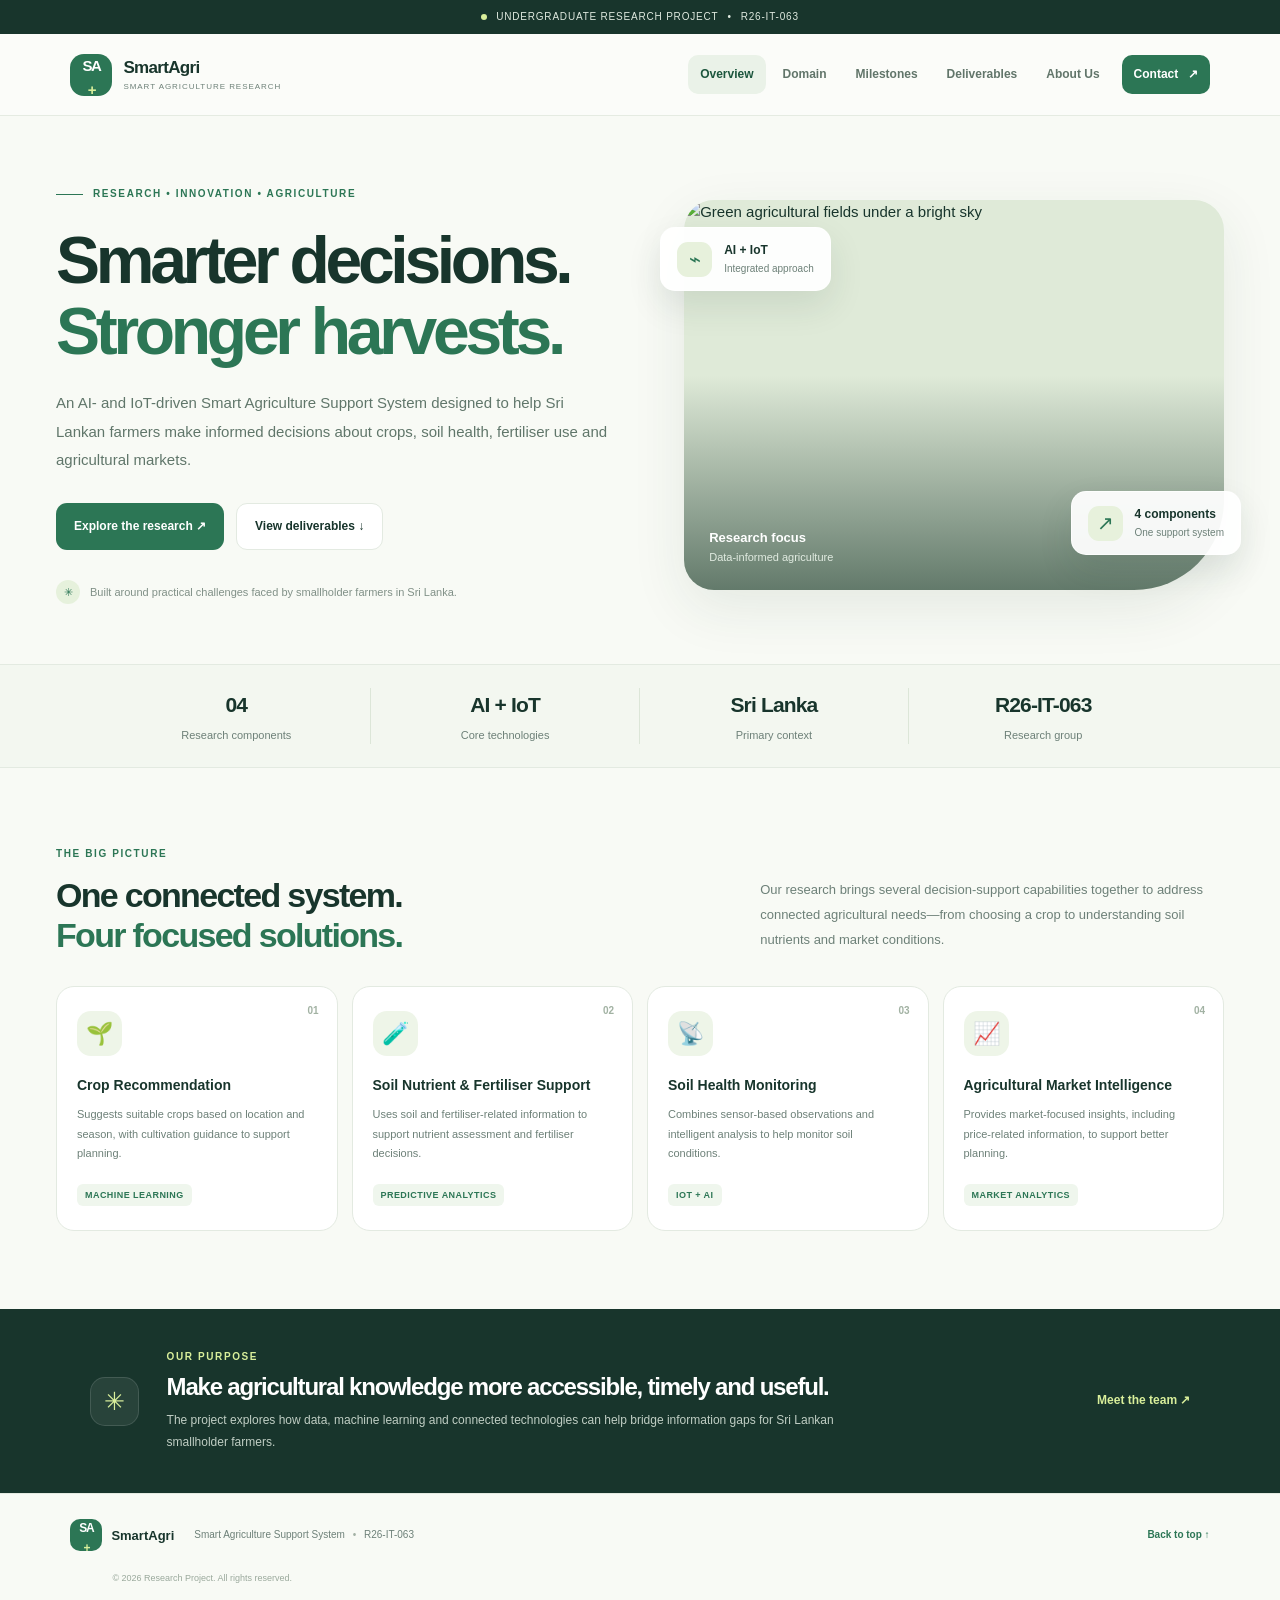
==== index.html @ f8f5207a "add research web files" ====
<!DOCTYPE html>
<html lang="en"><head><meta charset="UTF-8"><meta name="viewport" content="width=device-width, initial-scale=1.0">
<meta name="description" content="Smart Agriculture Support System research project."><title>Overview | SmartAgri Research</title><link rel="stylesheet" href="styles.css"></head>
<body id="top"><div class="announcement"><span class="pulse"></span> Undergraduate Research Project <span>•</span> R26-IT-063</div>
<header class="site-header">
  <a class="brand" href="index.html"><span class="brand-mark">SA<span>+</span></span><span class="brand-copy"><strong>SmartAgri</strong><small>SMART AGRICULTURE RESEARCH</small></span></a>
  <nav class="main-nav" aria-label="Main navigation">
    <a class="nav-link active" href="index.html">Overview</a>
    <a class="nav-link " href="domain.html">Domain</a>
    <a class="nav-link " href="milestones.html">Milestones</a>
    <a class="nav-link " href="deliverables.html">Deliverables</a>
    <a class="nav-link " href="about.html">About Us</a>
    <a class="nav-link nav-contact " href="contact.html">Contact <span>↗</span></a>
  </nav>
</header><main class="page-shell"><section class="hero"><div class="hero-copy"><div class="eyebrow"><span class="eyebrow-line"></span> RESEARCH • INNOVATION • AGRICULTURE</div>
<h1>Smarter decisions.<br><span>Stronger harvests.</span></h1>
<p class="hero-lead">An AI- and IoT-driven Smart Agriculture Support System designed to help Sri Lankan farmers make informed decisions about crops, soil health, fertiliser use and agricultural markets.</p>
<div class="hero-actions"><a class="button button-primary" href="domain.html">Explore the research ↗</a><a class="button button-secondary" href="deliverables.html">View deliverables ↓</a></div>
<div class="hero-note"><span class="note-icon">✳</span><span>Built around practical challenges faced by smallholder farmers in Sri Lanka.</span></div></div>
<div class="hero-art"><div class="hero-image-wrap"><img src="https://images.unsplash.com/photo-1500382017468-9049fed747ef?auto=format&amp;fit=crop&amp;w=1200&amp;q=85" alt="Green agricultural fields under a bright sky"><div class="image-shade"></div><div class="image-caption"><strong>Research focus</strong><small>Data-informed agriculture</small></div></div>
<div class="floating-card floating-top"><span class="float-icon">⌁</span><span><strong>AI + IoT</strong><small>Integrated approach</small></span></div><div class="floating-card floating-bottom"><span class="float-icon">↗</span><span><strong>4 components</strong><small>One support system</small></span></div></div></section>
<div class="stats-strip"><div class="stat"><span class="stat-number">04</span><span class="stat-label">Research components</span></div><div class="stat"><span class="stat-number">AI + IoT</span><span class="stat-label">Core technologies</span></div><div class="stat"><span class="stat-number">Sri Lanka</span><span class="stat-label">Primary context</span></div><div class="stat"><span class="stat-number">R26-IT-063</span><span class="stat-label">Research group</span></div></div>
<section class="section-block"><div class="section-heading"><div><span class="section-kicker">THE BIG PICTURE</span><h2>One connected system.<br><span>Four focused solutions.</span></h2></div><p>Our research brings several decision-support capabilities together to address connected agricultural needs—from choosing a crop to understanding soil nutrients and market conditions.</p></div>
<div class="component-grid"><article class="component-card"><span class="card-number">01</span><div class="card-icon">🌱</div><h3>Crop Recommendation</h3><p>Suggests suitable crops based on location and season, with cultivation guidance to support planning.</p><span class="card-tag">Machine Learning</span></article>
<article class="component-card"><span class="card-number">02</span><div class="card-icon">🧪</div><h3>Soil Nutrient &amp; Fertiliser Support</h3><p>Uses soil and fertiliser-related information to support nutrient assessment and fertiliser decisions.</p><span class="card-tag">Predictive Analytics</span></article>
<article class="component-card"><span class="card-number">03</span><div class="card-icon">📡</div><h3>Soil Health Monitoring</h3><p>Combines sensor-based observations and intelligent analysis to help monitor soil conditions.</p><span class="card-tag">IoT + AI</span></article>
<article class="component-card"><span class="card-number">04</span><div class="card-icon">📈</div><h3>Agricultural Market Intelligence</h3><p>Provides market-focused insights, including price-related information, to support better planning.</p><span class="card-tag">Market Analytics</span></article></div></section>
<section class="mission-band"><div class="mission-symbol">✳</div><div><span class="section-kicker">OUR PURPOSE</span><h2>Make agricultural knowledge more accessible, timely and useful.</h2><p>The project explores how data, machine learning and connected technologies can help bridge information gaps for Sri Lankan smallholder farmers.</p></div><a href="about.html" class="text-link">Meet the team ↗</a></section></main><footer class="site-footer"><a class="footer-brand" href="index.html"><span class="brand-mark">SA<span>+</span></span> SmartAgri</a><p>Smart Agriculture Support System <span>•</span> R26-IT-063</p><a href="#top" class="back-top">Back to top ↑</a><small>© 2026 Research Project. All rights reserved.</small></footer></body></html>
---- styles.css ----
/* SmartAgri Research Website — HTML + CSS only */
:root{--ink:#18352c;--ink2:#29483e;--muted:#6d8078;--green:#2c7655;--green-dark:#1c563d;--lime:#d9ef9b;--mint:#eff6ed;--cream:#f8faf5;--white:#fff;--line:#e3eae1;--shadow:0 18px 55px rgba(28,67,48,.09);--font:Arial,Helvetica,sans-serif;--display:Arial,Helvetica,sans-serif}
*{box-sizing:border-box}html{scroll-behavior:smooth;scroll-padding-top:95px}body{margin:0;background:var(--cream);color:var(--ink);font-family:var(--font);font-size:15px;line-height:1.65}a{color:inherit;text-decoration:none}img{max-width:100%;display:block}.announcement{min-height:34px;background:var(--ink);color:#dfe9df;display:flex;align-items:center;justify-content:center;gap:9px;padding:5px 12px;font-size:10px;letter-spacing:.08em;text-transform:uppercase}.pulse{height:6px;width:6px;border-radius:50%;background:var(--lime)}.site-header{min-height:82px;display:flex;align-items:center;justify-content:space-between;padding:12px max(5.5vw,24px);background:#fbfcf9;border-bottom:1px solid #e5ebe2;gap:22px}.brand{display:flex;align-items:center;gap:11px;flex-shrink:0}.brand-mark{display:grid;place-items:center;background:var(--green);color:white;font-weight:800;width:42px;height:42px;border-radius:14px;font-size:15px;letter-spacing:-.1em}.brand-mark span{color:var(--lime)}.brand-copy{display:flex;flex-direction:column;line-height:1.25}.brand-copy strong{font-size:17px;letter-spacing:-.04em}.brand-copy small{font-size:8px;color:var(--muted);letter-spacing:.12em;margin-top:4px}.main-nav{display:flex;align-items:center;gap:5px;flex-wrap:wrap;justify-content:flex-end}.nav-link{padding:10px 12px;border-radius:10px;color:#61756a;font-size:12px;font-weight:700;transition:.2s}.nav-link:hover,.nav-link.active{background:#eaf2e8;color:var(--green-dark)}.nav-contact{background:var(--green);color:white;margin-left:5px}.nav-contact:hover{background:var(--green-dark);color:white}.nav-contact span{margin-left:6px}.page-shell{min-height:65vh}.hero{max-width:1240px;margin:0 auto;padding:70px 36px 60px;display:grid;grid-template-columns:1.03fr .97fr;align-items:center;gap:55px}.eyebrow,.section-kicker{display:flex;align-items:center;gap:10px;color:var(--green);font-size:10px;font-weight:700;letter-spacing:.16em}.eyebrow-line{height:1px;width:27px;background:var(--green)}h1,h2,h3,p{margin-top:0}.hero h1,.page-hero h1,.contact-copy h1{font-size:clamp(42px,5.2vw,66px);letter-spacing:-.065em;line-height:1.08;margin:22px 0;font-weight:800}.hero h1 span,.page-hero h1 span,.contact-copy h1 span{color:var(--green)}.hero-lead{max-width:560px;font-size:15px;line-height:1.9;color:#60766a}.hero-actions{display:flex;gap:12px;flex-wrap:wrap;margin-top:28px}.button{display:inline-flex;align-items:center;justify-content:center;gap:12px;padding:13px 18px;border-radius:11px;font-size:12px;font-weight:700;transition:.2s}.button-primary{background:var(--green);color:white}.button-primary:hover{background:var(--green-dark)}.button-secondary{background:white;border:1px solid var(--line);color:var(--ink)}.hero-note{display:flex;align-items:center;gap:10px;margin-top:30px;font-size:11px;color:#809087}.note-icon{width:24px;height:24px;border-radius:50%;display:grid;place-items:center;background:#e6f1dc;color:var(--green)}.hero-art{position:relative;min-height:400px;display:grid;place-items:center}.hero-image-wrap{position:relative;width:100%;height:390px;border-radius:30px 30px 90px 30px;overflow:hidden;box-shadow:var(--shadow);background:#dfead8}.hero-image-wrap img{width:100%;height:100%;object-fit:cover}.image-shade{position:absolute;inset:0;background:linear-gradient(0deg,#102f2299,transparent 55%)}.image-caption{position:absolute;bottom:24px;left:25px;color:white}.image-caption strong,.image-caption small{display:block}.image-caption strong{font-size:13px}.image-caption small{font-size:11px;color:#e1ebe1}.floating-card{position:absolute;z-index:3;display:flex;align-items:center;gap:12px;background:#ffffffed;border:1px solid #ffffffbd;padding:13px 16px;border-radius:15px;box-shadow:0 15px 35px #18352c1b}.floating-top{top:32px;left:-24px}.floating-bottom{right:-17px;bottom:40px}.float-icon{width:35px;height:35px;border-radius:11px;background:#e7f1dc;color:var(--green);display:grid;place-items:center;font-size:20px}.floating-card strong,.floating-card small{display:block}.floating-card strong{font-size:12px}.floating-card small{font-size:10px;color:var(--muted)}.stats-strip{border-top:1px solid var(--line);border-bottom:1px solid var(--line);display:grid;grid-template-columns:repeat(4,1fr);padding:23px max(8vw,25px);background:#f3f7f0}.stat{display:flex;flex-direction:column;align-items:center;gap:3px;border-right:1px solid #dce6d8}.stat:last-child{border:0}.stat-number{font-size:21px;font-weight:800;letter-spacing:-.04em}.stat-label{font-size:11px;color:var(--muted)}.section-block{max-width:1240px;padding:78px 36px;margin:auto}.section-heading{display:grid;grid-template-columns:1fr .72fr;align-items:end;gap:60px;margin-bottom:30px}.section-heading h2,.mission-band h2,.team-heading h2,.deliverable-intro h2,.contact-bottom h2{font-size:34px;line-height:1.2;letter-spacing:-.05em;margin:12px 0 0}.section-heading h2 span{color:var(--green)}.section-heading>p{color:var(--muted);font-size:13px;line-height:1.9;margin-bottom:4px}.component-grid{display:grid;grid-template-columns:repeat(4,1fr);gap:14px}.component-card{position:relative;background:white;border:1px solid var(--line);padding:24px 20px;border-radius:18px;min-height:235px;transition:.2s}.component-card:hover{transform:translateY(-3px);box-shadow:var(--shadow)}.card-number{position:absolute;right:18px;top:16px;font-size:10px;color:#a2b2a3;font-weight:700}.card-icon{width:45px;height:45px;display:grid;place-items:center;border-radius:14px;background:#eef5e8;font-size:22px;margin-bottom:20px}.component-card h3{font-size:14px;line-height:1.4;margin-bottom:9px}.component-card p{font-size:11px;color:var(--muted);line-height:1.8;margin-bottom:17px}.card-tag{font-size:9px;letter-spacing:.05em;text-transform:uppercase;font-weight:700;color:var(--green);background:#eff6ed;padding:6px 8px;border-radius:6px}.mission-band{background:var(--ink);color:white;padding:40px max(7vw,30px);display:grid;grid-template-columns:55px 1fr auto;gap:22px;align-items:center}.mission-symbol{width:49px;height:49px;display:grid;place-items:center;background:#ffffff12;border:1px solid #ffffff20;color:var(--lime);border-radius:15px;font-size:25px}.mission-band .section-kicker{color:var(--lime)}.mission-band h2{font-size:24px;max-width:700px;margin:8px 0}.mission-band p{font-size:12px;color:#c0cec4;max-width:700px;margin:0;line-height:1.8}.text-link{color:var(--lime);font-size:12px;font-weight:700;white-space:nowrap}.text-link span{margin-left:7px}.page-hero{max-width:1240px;padding:70px 36px 35px;margin:0 auto}.page-hero h1{font-size:50px;margin:18px 0 14px}.page-hero>p{max-width:700px;color:var(--muted);line-height:1.9;font-size:14px}.domain-layout{max-width:1240px;margin:10px auto 80px;padding:0 36px;display:grid;grid-template-columns:310px 1fr;gap:22px;align-items:start}.domain-tabs{display:flex;flex-direction:column;gap:8px}.domain-tab{display:flex;align-items:center;gap:12px;text-align:left;background:white;border:1px solid var(--line);padding:15px 14px;border-radius:13px;color:var(--ink);cursor:pointer;transition:.2s}.domain-tab:hover,.domain-tab:focus{background:#eaf2e8;border-color:#c8dac5}.domain-tab-icon{width:39px;height:39px;display:grid;place-items:center;flex-shrink:0;background:#eaf2e6;color:var(--green);border-radius:11px;font-size:20px}.domain-tab strong,.domain-tab small{display:block}.domain-tab strong{font-size:12px}.domain-tab small{font-size:10px;color:var(--muted);margin-top:2px}.tab-arrow{margin-left:auto;color:#9db09f}.domain-content{background:white;border:1px solid var(--line);border-radius:20px;padding:32px;min-height:300px;box-shadow:0 10px 35px #193e2508}.domain-content h2{font-size:26px;letter-spacing:-.04em;line-height:1.25;margin:12px 0}.domain-content h3{font-size:14px;margin:22px 0 8px}.domain-content p,.domain-content li{font-size:13px;color:#5e7266;line-height:1.9}.domain-content ul{padding-left:20px}.domain-content li::marker{color:var(--green)}.content-callout{padding:15px 17px;background:#f1f7ed;border-left:3px solid var(--green);border-radius:0 10px 10px 0;color:#4f6957;font-size:12px;line-height:1.8;margin-top:20px}.mini-grid{display:grid;grid-template-columns:repeat(2,1fr);gap:12px;margin-top:20px}.mini-card{background:#f8faf6;border:1px solid var(--line);border-radius:12px;padding:17px}.mini-card strong{font-size:12px;display:block;margin-bottom:5px}.mini-card p{font-size:11px;margin:0}.tech-pills{display:flex;flex-wrap:wrap;gap:8px;margin-top:15px}.tech-pills span{background:#eef5e9;border:1px solid #e0ebdb;padding:8px 11px;border-radius:8px;font-size:11px;font-weight:600;color:var(--green-dark)}.milestone-summary{max-width:1168px;margin:0 auto 35px;padding:22px 27px;background:white;border:1px solid var(--line);border-radius:16px;display:grid;grid-template-columns:1.4fr 1fr 1fr;gap:20px}.milestone-summary>div{display:flex;flex-direction:column;gap:6px}.summary-label{font-size:9px;letter-spacing:.15em;color:#84958a;font-weight:700}.milestone-summary strong{font-size:12px}.status-dot{display:inline-block;width:7px;height:7px;background:#e5aa5a;border-radius:50%;margin-right:5px}.timeline{max-width:1000px;margin:0 auto 45px;padding:0 30px 0 54px;position:relative}.timeline:before{content:"";position:absolute;top:18px;bottom:15px;left:17px;width:1px;background:#d5e3d2}.milestone{position:relative;display:grid;grid-template-columns:1fr auto;gap:18px;padding:0 0 26px}.milestone-marker{position:absolute;left:-45px;top:5px;width:20px;height:20px;border:5px solid #dcebd5;border-radius:50%;background:var(--green)}.milestone.upcoming .milestone-marker{background:white}.milestone-card{background:white;border:1px solid var(--line);padding:21px 23px;border-radius:15px}.milestone-meta{display:flex;gap:9px;align-items:center;margin-bottom:8px}.milestone-index{font-size:10px;color:#90a094;font-weight:700;letter-spacing:.1em}.milestone-status{font-size:9px;letter-spacing:.08em;font-weight:700;padding:5px 8px;border-radius:5px;background:#eaf4e7;color:#37794e}.milestone-status.progress{background:#fff1dc;color:#a26a22}.milestone-status.soon{background:#f0f2ee;color:#7e8b80}.milestone-card h3{font-size:15px;margin-bottom:7px}.milestone-card p{font-size:12px;color:var(--muted);line-height:1.8;margin:0}.milestone-date{align-self:start;color:#8b9b8f;font-size:10px;white-space:nowrap;padding-top:9px}.coming-banner{max-width:1000px;margin:0 auto 75px;background:#eef5e8;border:1px solid #dfead8;border-radius:15px;padding:20px 23px;display:flex;align-items:center;gap:15px}.coming-icon{width:37px;height:37px;border-radius:11px;display:grid;place-items:center;background:white;color:var(--green);font-size:19px;flex-shrink:0}.coming-banner strong{font-size:13px}.coming-banner p{font-size:11px;color:var(--muted);margin:3px 0 0}.coming-pill{font-size:9px;letter-spacing:.1em;font-weight:700;color:#7b8e7d;background:#fff;padding:7px 9px;border-radius:6px;white-space:nowrap;margin-left:auto}.deliverable-controls{max-width:1168px;margin:5px auto 35px;padding:0 0 22px;border-bottom:1px solid var(--line);display:flex;align-items:end;justify-content:space-between;gap:25px}.deliverable-intro h2{font-size:27px;margin:8px 0}.deliverable-intro p{font-size:12px;color:var(--muted);margin:0}.deliverable-section-title{max-width:1168px;margin:0 auto 17px;display:flex;align-items:center;gap:13px}.deliverable-section-icon{width:41px;height:41px;border-radius:12px;background:#e7f1df;color:var(--green);display:grid;place-items:center;font-size:21px}.deliverable-section-title h3{font-size:17px;margin:0 0 2px}.deliverable-section-title p{font-size:11px;color:var(--muted);margin:0}.section-count{font-size:9px;letter-spacing:.12em;color:#9aab9d;font-weight:700;margin-left:auto}.deliverable-grid{max-width:1168px;margin:0 auto 35px;display:grid;grid-template-columns:repeat(3,1fr);gap:14px}.file-card{background:white;border:1px solid var(--line);border-radius:15px;overflow:hidden;display:flex;flex-direction:column;min-width:0;transition:.2s}.file-card:hover{box-shadow:var(--shadow);transform:translateY(-2px)}.file-preview{height:125px;background:linear-gradient(135deg,#eaf3e3,#f6f8f2);position:relative;display:flex;align-items:center;justify-content:center;overflow:hidden}.file-preview:before{content:"";position:absolute;border:1px solid #c6d9bb;border-radius:50%;width:180px;height:180px;right:-40px;top:-85px}.file-icon{width:55px;height:65px;background:white;border:1px solid #dbe7d6;border-radius:9px;box-shadow:0 7px 18px #24472c13;display:grid;place-items:center;font-size:24px;color:var(--green);z-index:1}.file-kind{position:absolute;top:12px;left:13px;font-size:9px;letter-spacing:.1em;color:var(--green);font-weight:700}.file-body{padding:17px;display:flex;flex-direction:column;flex:1}.file-body h4{font-size:13px;line-height:1.5;margin:0 0 7px}.file-body p{font-size:11px;color:var(--muted);line-height:1.7;margin:0 0 15px;flex:1}.file-meta{font-size:9px;color:#9aa99c;margin-bottom:13px}.file-actions{display:flex;gap:8px;flex-wrap:wrap}.file-action{display:inline-flex;justify-content:center;align-items:center;gap:6px;flex:1;border:1px solid var(--line);border-radius:8px;padding:9px 8px;font-size:10px;font-weight:700;color:var(--green-dark);background:white}.file-action.primary{background:var(--green);border-color:var(--green);color:white}.drive-note{max-width:1168px;margin:10px auto 75px;padding:13px 16px;background:#f1f4ee;border-radius:10px;color:#718276;font-size:11px}.team-section{max-width:1168px;margin:0 auto 45px}.team-heading{display:flex;justify-content:space-between;align-items:end;margin-bottom:20px}.team-heading h2{font-size:27px;margin-top:8px}.team-count{font-size:9px;letter-spacing:.12em;color:#92a295;font-weight:700;padding-bottom:5px}.supervisor-grid{display:grid;grid-template-columns:repeat(2,1fr);gap:16px}.person-card{background:white;border:1px solid var(--line);border-radius:17px;padding:22px;display:flex;align-items:center;gap:19px;min-width:0}.person-avatar{width:88px;height:88px;border-radius:16px;background:linear-gradient(145deg,#e2efda,#f4f7ed);display:grid;place-items:center;flex-shrink:0;overflow:hidden;color:var(--green);font-size:23px;font-weight:800}.person-avatar img{width:100%;height:100%;object-fit:cover}.person-role{font-size:9px;letter-spacing:.12em;color:var(--green);font-weight:700;text-transform:uppercase}.person-card h3{font-size:15px;margin:7px 0 5px;line-height:1.4}.person-card p{font-size:11px;color:var(--muted);margin:0;line-height:1.7}.researcher-grid{display:grid;grid-template-columns:repeat(4,1fr);gap:13px}.researcher-card{background:white;border:1px solid var(--line);border-radius:16px;padding:20px 17px;min-height:220px}.researcher-card .person-avatar{width:60px;height:60px;border-radius:14px;font-size:17px;margin-bottom:16px}.researcher-card h3{font-size:13px;line-height:1.5;margin:7px 0}.researcher-card p{font-size:10px;color:var(--muted);margin:0;line-height:1.7}.person-id{font-size:10px;color:#91a093;margin-top:8px}.team-note{max-width:1168px;margin:0 auto 75px;background:#eef5e8;border-radius:12px;padding:15px 18px;display:flex;gap:12px;align-items:center;color:var(--muted);font-size:11px}.team-note p{margin:0}.contact-hero{max-width:1168px;margin:0 auto;padding:65px 0;display:grid;grid-template-columns:1fr .8fr;align-items:center;gap:60px}.contact-copy h1{font-size:52px}.contact-copy>p{max-width:500px;color:var(--muted);font-size:14px;line-height:1.9}.contact-hint{display:block;margin-top:12px;color:#91a095;font-size:10px}.contact-art{min-height:330px;position:relative;display:grid;place-items:center}.contact-circle{position:absolute;border:1px solid #cbdcc2;border-radius:50%}.circle-one{width:300px;height:300px}.circle-two{width:230px;height:230px}.contact-card{position:relative;z-index:2;background:white;border:1px solid var(--line);box-shadow:var(--shadow);padding:28px;width:290px;border-radius:20px}.contact-card-icon{display:grid;place-items:center;width:45px;height:45px;background:#eaf3e3;border-radius:13px;color:var(--green);font-size:22px;margin-bottom:25px}.contact-card h3{font-size:22px;letter-spacing:-.04em;line-height:1.3;margin:9px 0}.contact-card p{font-size:12px;color:var(--muted)}.contact-card-line{height:1px;background:var(--line);margin:22px 0 14px}.contact-card-foot{font-size:10px;color:#859589}.contact-options{max-width:1168px;margin:0 auto 55px;display:grid;grid-template-columns:repeat(3,1fr);gap:14px}.contact-options article{background:white;border:1px solid var(--line);border-radius:15px;padding:22px;display:flex;gap:14px}.contact-option-icon{width:40px;height:40px;flex-shrink:0;display:grid;place-items:center;border-radius:11px;background:#eaf3e3;color:var(--green);font-size:19px}.contact-options h3{font-size:14px;margin:3px 0 6px}.contact-options p,.contact-options article>div>span{font-size:11px;color:var(--muted);line-height:1.8;margin:0 0 9px;display:block}.contact-options a{font-size:11px;font-weight:700;color:var(--green)}.contact-bottom{max-width:1168px;margin:0 auto 75px;padding:28px 31px;background:var(--ink);color:white;border-radius:17px;display:flex;align-items:center;justify-content:space-between;gap:25px}.contact-bottom .section-kicker{color:var(--lime)}.contact-bottom h2{font-size:24px;margin:8px 0}.contact-bottom p{font-size:12px;color:#c2d0c5;margin:0;max-width:650px;line-height:1.8}.contact-bottom .coming-pill{background:#ffffff15;color:var(--lime)}.site-footer{border-top:1px solid var(--line);padding:25px max(5.5vw,24px);display:flex;align-items:center;gap:20px;flex-wrap:wrap}.footer-brand{display:flex;align-items:center;gap:9px;font-size:13px;font-weight:700}.footer-brand .brand-mark{width:32px;height:32px;border-radius:10px;font-size:12px}.site-footer p{font-size:10px;color:var(--muted);margin:0}.site-footer p span{margin:0 5px;color:#a2b0a4}.back-top{font-size:10px;font-weight:700;color:var(--green);margin-left:auto}.site-footer>small{font-size:9px;color:#9aa99c;width:100%;padding-left:42px}.page-bottom{max-width:1168px;margin:0 auto 70px;padding:20px 22px;border-radius:14px;background:#eef5e8;display:flex;align-items:center;justify-content:space-between;gap:15px}.page-bottom p{margin:0;font-size:12px;color:var(--muted)}.page-bottom a{font-size:12px;color:var(--green);font-weight:700;white-space:nowrap}
@media(max-width:1050px){.site-header{align-items:flex-start;flex-direction:column;gap:12px}.main-nav{justify-content:flex-start}.hero{gap:30px;padding-top:50px}.component-grid{grid-template-columns:repeat(2,1fr)}.section-heading{gap:30px}.deliverable-controls,.deliverable-section-title,.deliverable-grid,.drive-note,.team-section,.team-note,.contact-hero,.contact-options,.contact-bottom,.milestone-summary,.page-bottom{margin-left:24px;margin-right:24px}.researcher-grid{grid-template-columns:repeat(2,1fr)}.contact-hero{gap:25px}}
@media(max-width:760px){.announcement{font-size:9px}.site-header{padding:14px 20px;position:relative}.main-nav{gap:4px}.nav-link{padding:9px 10px;font-size:11px}.hero{grid-template-columns:1fr;padding:45px 22px;gap:20px}.hero h1{font-size:46px}.hero-lead{font-size:14px}.hero-art{min-height:300px;margin:5px 10px 0}.hero-image-wrap{height:295px;border-radius:22px 22px 65px 22px}.floating-top{left:-10px;top:15px}.floating-bottom{right:-10px;bottom:18px}.floating-card{padding:9px 11px}.stats-strip{grid-template-columns:repeat(2,1fr);padding:18px 12px;row-gap:18px}.stat:nth-child(2){border-right:0}.stat-number{font-size:18px}.section-block{padding:50px 22px}.section-heading{grid-template-columns:1fr;gap:13px}.section-heading h2,.mission-band h2{font-size:28px}.component-grid{gap:10px}.component-card{padding:18px 14px;min-height:250px}.component-card h3{font-size:13px}.component-card p{font-size:11px}.mission-band{grid-template-columns:42px 1fr;padding:28px 22px;gap:14px}.mission-symbol{width:40px;height:40px}.mission-band h2{font-size:20px}.text-link{grid-column:2}.page-hero{padding:48px 22px 27px}.page-hero h1{font-size:40px}.page-hero>p{font-size:13px}.domain-layout{padding:0 18px;margin-bottom:50px;grid-template-columns:1fr;gap:13px}.domain-tabs{display:grid;grid-template-columns:repeat(2,1fr);gap:7px}.domain-tab{padding:10px 9px;gap:8px}.domain-tab-icon{width:30px;height:30px;font-size:16px}.domain-tab strong{font-size:10px}.domain-tab small{display:none}.tab-arrow{display:none}.domain-content{padding:22px 18px;min-height:0}.domain-content h2{font-size:23px}.mini-grid{grid-template-columns:1fr}.milestone-summary{grid-template-columns:1fr;gap:13px;margin:0 18px 25px;padding:18px}.timeline{padding:0 0 0 42px;margin:0 18px 30px}.timeline:before{left:8px}.milestone-marker{left:-42px}.milestone{grid-template-columns:1fr;gap:0;padding-bottom:17px}.milestone-date{padding:0 0 0 2px;grid-row:1}.milestone-card{padding:17px}.coming-banner{margin:0 18px 50px;align-items:flex-start;padding:15px}.coming-pill{font-size:8px}.deliverable-controls{margin:0 18px 25px;display:block}.deliverable-intro{margin-bottom:16px}.deliverable-section-title,.deliverable-grid,.drive-note{margin-left:18px;margin-right:18px}.deliverable-grid{grid-template-columns:1fr;gap:12px}.file-preview{height:110px}.section-count{font-size:8px}.team-section{margin:0 18px 30px}.team-heading h2{font-size:22px}.supervisor-grid{grid-template-columns:1fr}.person-card{padding:16px;gap:13px}.person-avatar{width:70px;height:70px}.researcher-grid{grid-template-columns:1fr 1fr;gap:9px}.researcher-card{padding:14px 12px;min-height:205px}.researcher-card h3{font-size:12px}.team-note{margin:0 18px 50px;align-items:flex-start}.contact-hero{margin:0 22px;padding:45px 0 32px;grid-template-columns:1fr;gap:4px}.contact-copy h1{font-size:42px}.contact-art{min-height:290px}.contact-options{margin:0 18px 35px;grid-template-columns:1fr}.contact-bottom{margin:0 18px 50px;align-items:flex-start;padding:22px;flex-direction:column}.site-footer{padding:20px;gap:12px}.site-footer p{width:calc(100% - 45px);order:3}.back-top{margin-left:auto}.site-footer>small{padding-left:0}.page-bottom{margin:0 18px 50px;align-items:flex-start;flex-direction:column}}
@media(max-width:390px){.brand-copy small{font-size:7px}.hero h1{font-size:40px}.component-grid{grid-template-columns:1fr}.component-card{min-height:0}.domain-tabs{grid-template-columns:1fr}.domain-tab small{display:block}.researcher-grid{grid-template-columns:1fr}.researcher-card{min-height:0}.researcher-card .person-avatar{margin-bottom:10px}}
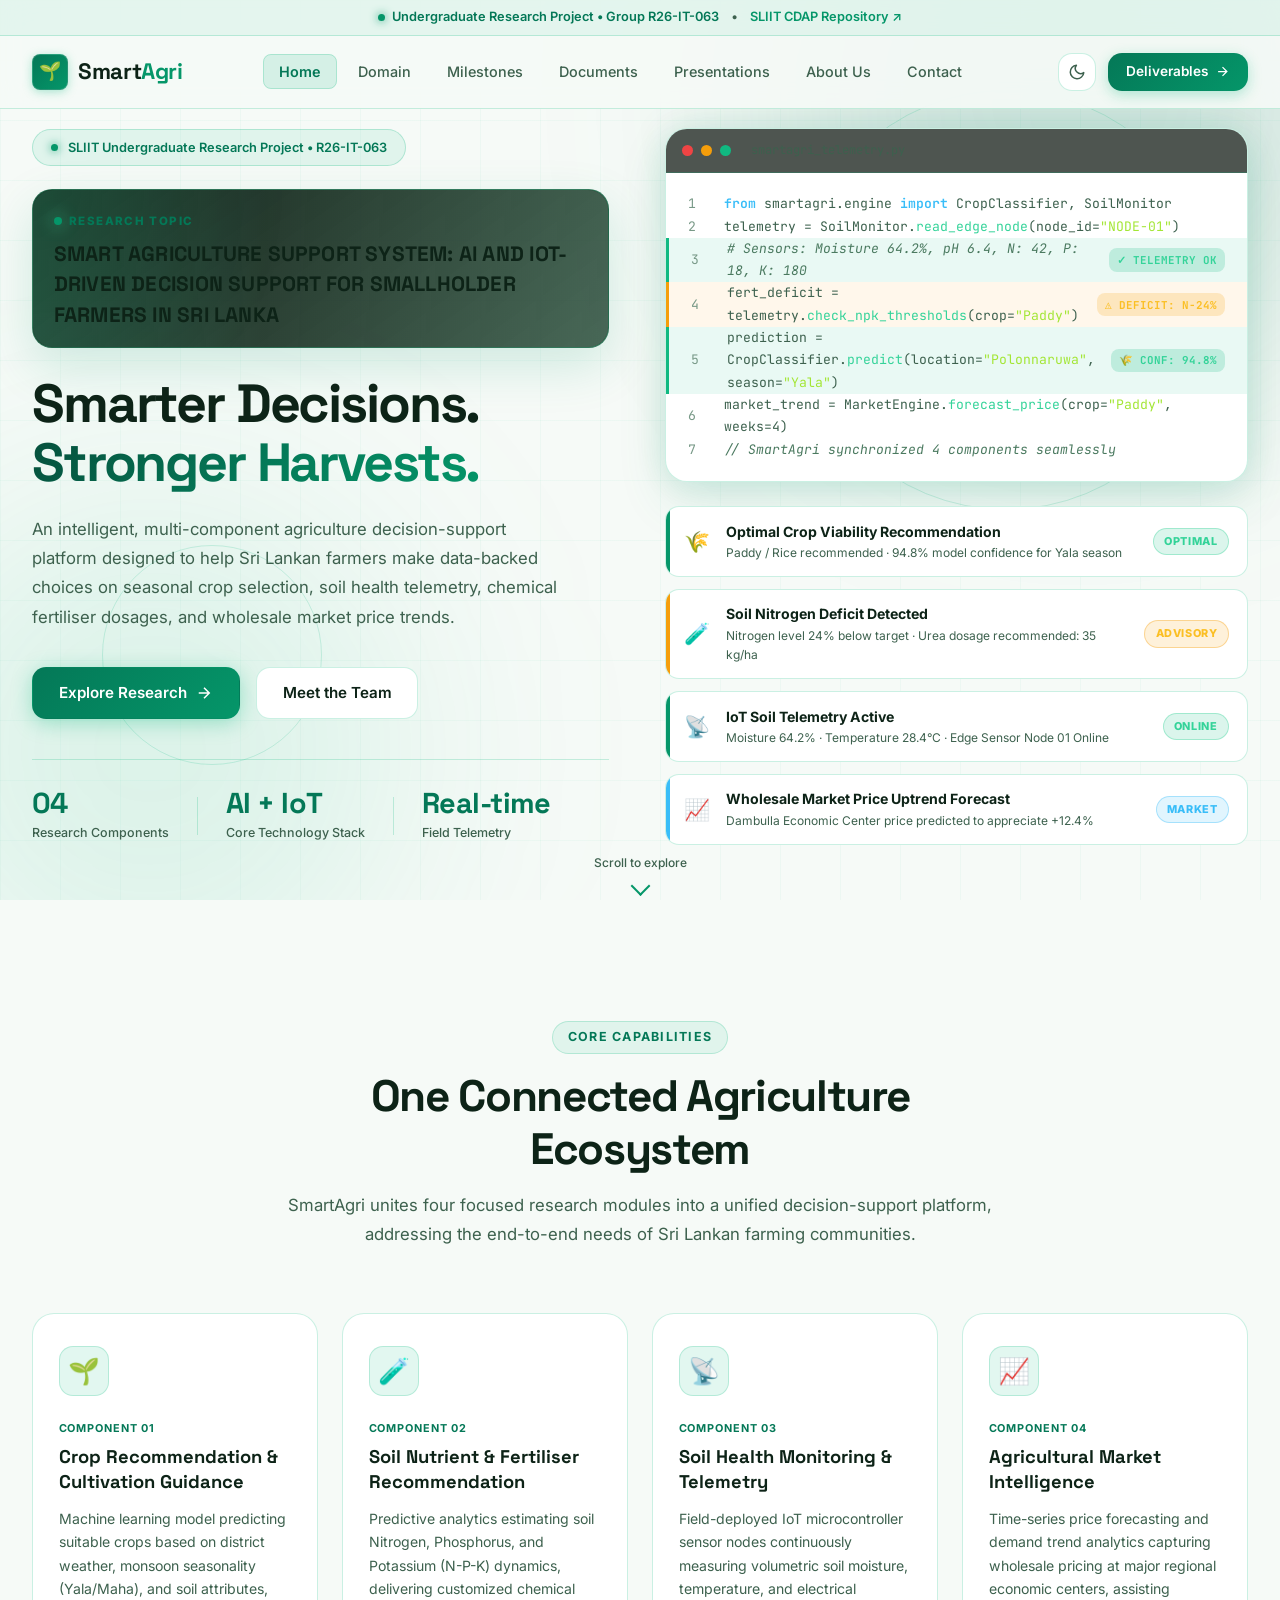
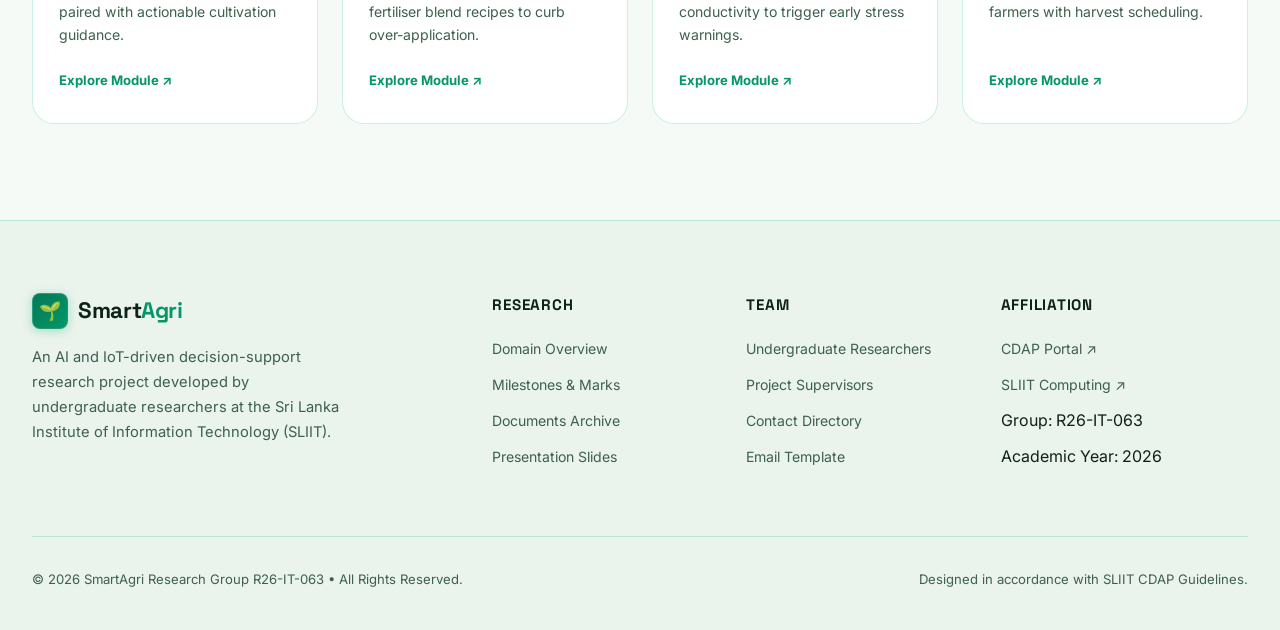
==== commit 4fbb125b: "new update" ====
--- a/index.html
+++ b/index.html
@@ -1,28 +1,355 @@
 <!DOCTYPE html>
-<html lang="en"><head><meta charset="UTF-8"><meta name="viewport" content="width=device-width, initial-scale=1.0">
-<meta name="description" content="Smart Agriculture Support System research project."><title>Overview | SmartAgri Research</title><link rel="stylesheet" href="styles.css"></head>
-<body id="top"><div class="announcement"><span class="pulse"></span> Undergraduate Research Project <span>•</span> R26-IT-063</div>
-<header class="site-header">
-  <a class="brand" href="index.html"><span class="brand-mark">SA<span>+</span></span><span class="brand-copy"><strong>SmartAgri</strong><small>SMART AGRICULTURE RESEARCH</small></span></a>
-  <nav class="main-nav" aria-label="Main navigation">
-    <a class="nav-link active" href="index.html">Overview</a>
-    <a class="nav-link " href="domain.html">Domain</a>
-    <a class="nav-link " href="milestones.html">Milestones</a>
-    <a class="nav-link " href="deliverables.html">Deliverables</a>
-    <a class="nav-link " href="about.html">About Us</a>
-    <a class="nav-link nav-contact " href="contact.html">Contact <span>↗</span></a>
-  </nav>
-</header><main class="page-shell"><section class="hero"><div class="hero-copy"><div class="eyebrow"><span class="eyebrow-line"></span> RESEARCH • INNOVATION • AGRICULTURE</div>
-<h1>Smarter decisions.<br><span>Stronger harvests.</span></h1>
-<p class="hero-lead">An AI- and IoT-driven Smart Agriculture Support System designed to help Sri Lankan farmers make informed decisions about crops, soil health, fertiliser use and agricultural markets.</p>
-<div class="hero-actions"><a class="button button-primary" href="domain.html">Explore the research ↗</a><a class="button button-secondary" href="deliverables.html">View deliverables ↓</a></div>
-<div class="hero-note"><span class="note-icon">✳</span><span>Built around practical challenges faced by smallholder farmers in Sri Lanka.</span></div></div>
-<div class="hero-art"><div class="hero-image-wrap"><img src="https://images.unsplash.com/photo-1500382017468-9049fed747ef?auto=format&amp;fit=crop&amp;w=1200&amp;q=85" alt="Green agricultural fields under a bright sky"><div class="image-shade"></div><div class="image-caption"><strong>Research focus</strong><small>Data-informed agriculture</small></div></div>
-<div class="floating-card floating-top"><span class="float-icon">⌁</span><span><strong>AI + IoT</strong><small>Integrated approach</small></span></div><div class="floating-card floating-bottom"><span class="float-icon">↗</span><span><strong>4 components</strong><small>One support system</small></span></div></div></section>
-<div class="stats-strip"><div class="stat"><span class="stat-number">04</span><span class="stat-label">Research components</span></div><div class="stat"><span class="stat-number">AI + IoT</span><span class="stat-label">Core technologies</span></div><div class="stat"><span class="stat-number">Sri Lanka</span><span class="stat-label">Primary context</span></div><div class="stat"><span class="stat-number">R26-IT-063</span><span class="stat-label">Research group</span></div></div>
-<section class="section-block"><div class="section-heading"><div><span class="section-kicker">THE BIG PICTURE</span><h2>One connected system.<br><span>Four focused solutions.</span></h2></div><p>Our research brings several decision-support capabilities together to address connected agricultural needs—from choosing a crop to understanding soil nutrients and market conditions.</p></div>
-<div class="component-grid"><article class="component-card"><span class="card-number">01</span><div class="card-icon">🌱</div><h3>Crop Recommendation</h3><p>Suggests suitable crops based on location and season, with cultivation guidance to support planning.</p><span class="card-tag">Machine Learning</span></article>
-<article class="component-card"><span class="card-number">02</span><div class="card-icon">🧪</div><h3>Soil Nutrient &amp; Fertiliser Support</h3><p>Uses soil and fertiliser-related information to support nutrient assessment and fertiliser decisions.</p><span class="card-tag">Predictive Analytics</span></article>
-<article class="component-card"><span class="card-number">03</span><div class="card-icon">📡</div><h3>Soil Health Monitoring</h3><p>Combines sensor-based observations and intelligent analysis to help monitor soil conditions.</p><span class="card-tag">IoT + AI</span></article>
-<article class="component-card"><span class="card-number">04</span><div class="card-icon">📈</div><h3>Agricultural Market Intelligence</h3><p>Provides market-focused insights, including price-related information, to support better planning.</p><span class="card-tag">Market Analytics</span></article></div></section>
-<section class="mission-band"><div class="mission-symbol">✳</div><div><span class="section-kicker">OUR PURPOSE</span><h2>Make agricultural knowledge more accessible, timely and useful.</h2><p>The project explores how data, machine learning and connected technologies can help bridge information gaps for Sri Lankan smallholder farmers.</p></div><a href="about.html" class="text-link">Meet the team ↗</a></section></main><footer class="site-footer"><a class="footer-brand" href="index.html"><span class="brand-mark">SA<span>+</span></span> SmartAgri</a><p>Smart Agriculture Support System <span>•</span> R26-IT-063</p><a href="#top" class="back-top">Back to top ↑</a><small>© 2026 Research Project. All rights reserved.</small></footer></body></html>+<html lang="en">
+<head>
+  <meta charset="UTF-8" />
+  <meta name="viewport" content="width=device-width, initial-scale=1.0" />
+  <meta name="description" content="Smart Agriculture Support System (SmartAgri) — AI and IoT-Driven Decision Support for Smallholder Farmers in Sri Lanka." />
+  <title>SmartAgri | AI & IoT Smart Agriculture Support System</title>
+
+  <link rel="preconnect" href="https://fonts.googleapis.com/" />
+  <link rel="preconnect" href="https://fonts.gstatic.com/" crossorigin />
+  <link href="https://fonts.googleapis.com/css2?family=Inter:wght@300;400;500;600;700;800;900&family=Space+Grotesk:wght@400;500;600;700&family=JetBrains+Mono:wght@400;500;600&display=swap" rel="stylesheet" />
+
+  <link rel="stylesheet" href="css/style.css" />
+  <link rel="stylesheet" href="css/home.css" />
+  <link rel="stylesheet" href="css/inner-extra.css" />
+</head>
+<body>
+
+  <!-- Site Header (Announcement Bar + Main Navigation) -->
+  <header class="site-header" id="siteHeader">
+    <div class="announcement-bar">
+      <div class="announcement-badge">
+        <span class="announcement-dot"></span>
+        <span>Undergraduate Research Project &bull; Group R26-IT-063</span>
+      </div>
+      <span>&bull;</span>
+      <a class="announcement-link" href="http://cdap.sliit.lk/" target="_blank" rel="noopener">SLIIT CDAP Repository ↗</a>
+    </div>
+
+    <!-- Navigation -->
+    <nav class="navbar" id="navbar">
+      <div class="nav-container">
+        <a class="nav-logo" href="index.html">
+          <span class="logo-badge">🌱</span>
+          <span class="logo-text">Smart<span class="accent">Agri</span></span>
+        </a>
+
+        <ul class="nav-links" id="navLinks">
+          <li><a class="nav-link active" href="index.html">Home</a></li>
+          <li><a class="nav-link" href="domain.html">Domain</a></li>
+          <li><a class="nav-link" href="milestones.html">Milestones</a></li>
+          <li><a class="nav-link" href="documents.html">Documents</a></li>
+          <li><a class="nav-link" href="presentations.html">Presentations</a></li>
+          <li><a class="nav-link" href="about.html">About Us</a></li>
+          <li><a class="nav-link" href="contact.html">Contact</a></li>
+        </ul>
+
+        <div class="nav-actions">
+          <!-- Theme Toggle Button -->
+          <button class="theme-toggle-btn" type="button" aria-label="Toggle theme" title="Toggle theme">
+            <svg class="theme-icon-sun" style="display:none;" viewBox="0 0 24 24" fill="none" stroke="currentColor" stroke-width="2" stroke-linecap="round" stroke-linejoin="round">
+              <circle cx="12" cy="12" r="5"></circle>
+              <line x1="12" y1="1" x2="12" y2="3"></line>
+              <line x1="12" y1="21" x2="12" y2="23"></line>
+              <line x1="4.22" y1="4.22" x2="5.64" y2="5.64"></line>
+              <line x1="18.36" y1="18.36" x2="19.78" y2="19.78"></line>
+              <line x1="1" y1="12" x2="3" y2="12"></line>
+              <line x1="21" y1="12" x2="23" y2="12"></line>
+              <line x1="4.22" y1="19.78" x2="5.64" y2="18.36"></line>
+              <line x1="18.36" y1="5.64" x2="19.78" y2="4.22"></line>
+            </svg>
+            <svg class="theme-icon-moon" style="display:block;" viewBox="0 0 24 24" fill="none" stroke="currentColor" stroke-width="2" stroke-linecap="round" stroke-linejoin="round">
+              <path d="M21 12.79A9 9 0 1 1 11.21 3 7 7 0 0 0 21 12.79z"></path>
+            </svg>
+          </button>
+
+          <a class="nav-btn" href="documents.html">
+            <span>Deliverables</span>
+            <svg width="15" height="15" viewBox="0 0 24 24" fill="none" stroke="currentColor" stroke-width="2"><path d="M5 12h14M12 5l7 7-7 7"/></svg>
+          </a>
+
+          <button class="nav-toggle" id="navToggle" aria-label="Toggle navigation">
+            <span></span><span></span><span></span>
+          </button>
+        </div>
+      </div>
+    </nav>
+  </header>
+
+  <!-- Hero Section -->
+  <section class="hero" id="hero">
+    <div class="hero-bg">
+      <div class="hero-grid"></div>
+      <div class="hero-glow glow-1"></div>
+      <div class="hero-glow glow-2"></div>
+      <div class="hero-orb orb-1"></div>
+      <div class="hero-orb orb-2"></div>
+    </div>
+
+    <div class="hero-content">
+      <div class="hero-badge">
+        <span class="badge-dot"></span>
+        SLIIT Undergraduate Research Project &bull; R26-IT-063
+      </div>
+
+      <!-- Research Topic Card -->
+      <div class="research-topic-card" aria-label="Research Topic">
+        <span class="research-topic-label">Research Topic</span>
+        <h2 class="research-topic-title">
+          SMART AGRICULTURE SUPPORT SYSTEM: AI AND IOT-DRIVEN DECISION SUPPORT FOR SMALLHOLDER FARMERS IN SRI LANKA
+        </h2>
+      </div>
+
+      <h1 class="hero-title">
+        Smarter Decisions.<br>
+        <span class="gradient-text">Stronger Harvests.</span>
+      </h1>
+
+      <p class="hero-subtitle">
+        An intelligent, multi-component agriculture decision-support platform designed to help Sri Lankan farmers make data-backed choices on seasonal crop selection, soil health telemetry, chemical fertiliser dosages, and wholesale market price trends.
+      </p>
+
+      <div class="hero-actions">
+        <a class="btn btn-primary" href="domain.html" id="hero-explore-btn">
+          <span>Explore Research</span>
+          <svg width="18" height="18" viewBox="0 0 24 24" fill="none" stroke="currentColor" stroke-width="2">
+            <path d="M5 12h14M12 5l7 7-7 7" />
+          </svg>
+        </a>
+        <a class="btn btn-secondary" href="about.html" id="hero-team-btn">Meet the Team</a>
+      </div>
+
+      <div class="hero-stats">
+        <div class="stat-item">
+          <span class="stat-number">04</span>
+          <span class="stat-label">Research Components</span>
+        </div>
+        <div class="stat-divider"></div>
+        <div class="stat-item">
+          <span class="stat-number">AI + IoT</span>
+          <span class="stat-label">Core Technology Stack</span>
+        </div>
+        <div class="stat-divider"></div>
+        <div class="stat-item">
+          <span class="stat-number">Real-time</span>
+          <span class="stat-label">Field Telemetry</span>
+        </div>
+      </div>
+    </div>
+
+    <!-- Hero Visual Art: SmartAgri IoT Telemetry Console & Advisory Panel -->
+    <div class="hero-visual">
+      <div class="code-window">
+        <div class="window-bar">
+          <div class="window-dot red"></div>
+          <div class="window-dot yellow"></div>
+          <div class="window-dot green"></div>
+          <span class="window-title">smartagri_telemetry.py</span>
+        </div>
+
+        <div class="code-content">
+          <div class="code-line">
+            <span class="line-num">1</span>
+            <span class="code-text"><span class="kw">from</span> smartagri.engine <span class="kw">import</span> CropClassifier, SoilMonitor</span>
+          </div>
+
+          <div class="code-line">
+            <span class="line-num">2</span>
+            <span class="code-text">telemetry = SoilMonitor.<span class="fn">read_edge_node</span>(node_id=<span class="str">"NODE-01"</span>)</span>
+          </div>
+
+          <div class="code-line success-line">
+            <span class="line-num">3</span>
+            <span class="code-text"><span class="cm"># Sensors: Moisture 64.2%, pH 6.4, N: 42, P: 18, K: 180</span></span>
+            <span class="line-tag success-tag">✓ TELEMETRY OK</span>
+          </div>
+
+          <div class="code-line warning-line">
+            <span class="line-num">4</span>
+            <span class="code-text">fert_deficit = telemetry.<span class="fn">check_npk_thresholds</span>(crop=<span class="str">"Paddy"</span>)</span>
+            <span class="line-tag warn-tag">⚠ DEFICIT: N-24%</span>
+          </div>
+
+          <div class="code-line success-line">
+            <span class="line-num">5</span>
+            <span class="code-text">prediction = CropClassifier.<span class="fn">predict</span>(location=<span class="str">"Polonnaruwa"</span>, season=<span class="str">"Yala"</span>)</span>
+            <span class="line-tag success-tag">🌾 CONF: 94.8%</span>
+          </div>
+
+          <div class="code-line">
+            <span class="line-num">6</span>
+            <span class="code-text">market_trend = MarketEngine.<span class="fn">forecast_price</span>(crop=<span class="str">"Paddy"</span>, weeks=4)</span>
+          </div>
+
+          <div class="code-line">
+            <span class="line-num">7</span>
+            <span class="code-text"><span class="cm">// SmartAgri synchronized 4 components seamlessly</span></span>
+          </div>
+        </div>
+      </div>
+
+      <!-- Agricultural Advisory & Alert Panel -->
+      <div class="alert-panel">
+        <div class="alert-item alert-high">
+          <div class="alert-severity-bar"></div>
+          <span class="alert-icon">🌾</span>
+          <div class="alert-info-text">
+            <span class="alert-title">Optimal Crop Viability Recommendation</span>
+            <span class="alert-desc">Paddy / Rice recommended · 94.8% model confidence for Yala season</span>
+          </div>
+          <span class="alert-badge high">OPTIMAL</span>
+        </div>
+
+        <div class="alert-item alert-medium">
+          <div class="alert-severity-bar"></div>
+          <span class="alert-icon">🧪</span>
+          <div class="alert-info-text">
+            <span class="alert-title">Soil Nitrogen Deficit Detected</span>
+            <span class="alert-desc">Nitrogen level 24% below target · Urea dosage recommended: 35 kg/ha</span>
+          </div>
+          <span class="alert-badge medium">ADVISORY</span>
+        </div>
+
+        <div class="alert-item alert-high">
+          <div class="alert-severity-bar"></div>
+          <span class="alert-icon">📡</span>
+          <div class="alert-info-text">
+            <span class="alert-title">IoT Soil Telemetry Active</span>
+            <span class="alert-desc">Moisture 64.2% · Temperature 28.4°C · Edge Sensor Node 01 Online</span>
+          </div>
+          <span class="alert-badge high">ONLINE</span>
+        </div>
+
+        <div class="alert-item alert-info">
+          <div class="alert-severity-bar"></div>
+          <span class="alert-icon">📈</span>
+          <div class="alert-info-text">
+            <span class="alert-title">Wholesale Market Price Uptrend Forecast</span>
+            <span class="alert-desc">Dambulla Economic Center price predicted to appreciate +12.4%</span>
+          </div>
+          <span class="alert-badge high" style="background: rgba(56, 189, 248, 0.15); color: #38bdf8; border-color: rgba(56, 189, 248, 0.35);">MARKET</span>
+        </div>
+      </div>
+    </div>
+
+    <div class="scroll-indicator">
+      <span>Scroll to explore</span>
+      <div class="scroll-arrow"></div>
+    </div>
+  </section>
+
+  <!-- Core Capabilities / Features Section -->
+  <section class="features" id="features">
+    <div class="container">
+      <div class="section-header">
+        <span class="section-tag">Core Capabilities</span>
+        <h2 class="section-title">One Connected Agriculture Ecosystem</h2>
+        <p class="section-desc">
+          SmartAgri unites four focused research modules into a unified decision-support platform, addressing the end-to-end needs of Sri Lankan farming communities.
+        </p>
+      </div>
+
+      <div class="features-grid">
+        <!-- 01 -->
+        <article class="feature-card">
+          <div class="feature-icon">🌱</div>
+          <span class="feature-tag">COMPONENT 01</span>
+          <h3>Crop Recommendation &amp; Cultivation Guidance</h3>
+          <p>
+            Machine learning model predicting suitable crops based on district weather, monsoon seasonality (Yala/Maha), and soil attributes, paired with actionable cultivation guidance.
+          </p>
+          <a class="feature-link" href="domain.html#system-components">Explore Module ↗</a>
+        </article>
+
+        <!-- 02 -->
+        <article class="feature-card">
+          <div class="feature-icon">🧪</div>
+          <span class="feature-tag">COMPONENT 02</span>
+          <h3>Soil Nutrient &amp; Fertiliser Recommendation</h3>
+          <p>
+            Predictive analytics estimating soil Nitrogen, Phosphorus, and Potassium (N-P-K) dynamics, delivering customized chemical fertiliser blend recipes to curb over-application.
+          </p>
+          <a class="feature-link" href="domain.html#system-components">Explore Module ↗</a>
+        </article>
+
+        <!-- 03 -->
+        <article class="feature-card">
+          <div class="feature-icon">📡</div>
+          <span class="feature-tag">COMPONENT 03</span>
+          <h3>Soil Health Monitoring &amp; Telemetry</h3>
+          <p>
+            Field-deployed IoT microcontroller sensor nodes continuously measuring volumetric soil moisture, temperature, and electrical conductivity to trigger early stress warnings.
+          </p>
+          <a class="feature-link" href="domain.html#system-components">Explore Module ↗</a>
+        </article>
+
+        <!-- 04 -->
+        <article class="feature-card">
+          <div class="feature-icon">📈</div>
+          <span class="feature-tag">COMPONENT 04</span>
+          <h3>Agricultural Market Intelligence</h3>
+          <p>
+            Time-series price forecasting and demand trend analytics capturing wholesale pricing at major regional economic centers, assisting farmers with harvest scheduling.
+          </p>
+          <a class="feature-link" href="domain.html#system-components">Explore Module ↗</a>
+        </article>
+      </div>
+    </div>
+  </section>
+
+  <!-- Footer -->
+  <footer class="footer">
+    <div class="container">
+      <div class="footer-grid">
+        <div class="footer-brand">
+          <a class="nav-logo" href="index.html">
+            <span class="logo-badge">🌱</span>
+            <span class="logo-text">Smart<span class="accent">Agri</span></span>
+          </a>
+          <p>
+            An AI and IoT-driven decision-support research project developed by undergraduate researchers at the Sri Lanka Institute of Information Technology (SLIIT).
+          </p>
+        </div>
+
+        <div class="footer-col">
+          <h4>Research</h4>
+          <ul>
+            <li><a href="domain.html">Domain Overview</a></li>
+            <li><a href="milestones.html">Milestones &amp; Marks</a></li>
+            <li><a href="documents.html">Documents Archive</a></li>
+            <li><a href="presentations.html">Presentation Slides</a></li>
+          </ul>
+        </div>
+
+        <div class="footer-col">
+          <h4>Team</h4>
+          <ul>
+            <li><a href="about.html">Undergraduate Researchers</a></li>
+            <li><a href="about.html#supervisors">Project Supervisors</a></li>
+            <li><a href="contact.html">Contact Directory</a></li>
+            <li><a href="contact.html#template">Email Template</a></li>
+          </ul>
+        </div>
+
+        <div class="footer-col">
+          <h4>Affiliation</h4>
+          <ul>
+            <li><a href="http://cdap.sliit.lk/" target="_blank" rel="noopener">CDAP Portal ↗</a></li>
+            <li><a href="https://www.sliit.lk/" target="_blank" rel="noopener">SLIIT Computing ↗</a></li>
+            <li><span>Group: R26-IT-063</span></li>
+            <li><span>Academic Year: 2026</span></li>
+          </ul>
+        </div>
+      </div>
+
+      <div class="footer-bottom">
+        <div>&copy; 2026 SmartAgri Research Group R26-IT-063 &bull; All Rights Reserved.</div>
+        <div>Designed in accordance with SLIIT CDAP Guidelines.</div>
+      </div>
+    </div>
+  </footer>
+
+  <script src="js/main.js"></script>
+</body>
+</html>
--- a/css/style.css
+++ b/css/style.css
@@ -0,0 +1,650 @@
+/* =========================================================
+   SmartAgri Website — Global Styles
+   Matched to the reference design system with Emerald/Green Agriculture theme
+   ========================================================= */
+
+@import url('https://fonts.googleapis.com/css2?family=Inter:wght@300;400;500;600;700;800;900&family=Space+Grotesk:wght@400;500;600;700&family=JetBrains+Mono:wght@400;500;600&display=swap');
+
+/* ---- Design Tokens ---- */
+:root {
+  /* Default: Deep Agriculture Emerald Dark Theme */
+  --clr-bg: #030d07;
+  --clr-bg-2: #06150c;
+  --clr-bg-card: #091c11;
+  --clr-bg-card-hover: #0f2c1c;
+  --clr-border: rgba(16, 185, 129, 0.16);
+  --clr-border-hover: rgba(52, 211, 153, 0.45);
+
+  /* Emerald Palette — High (dark) → Low (light) */
+  --clr-green-900: #064e3b;   /* darkest forest */
+  --clr-green-700: #047857;   /* deep emerald   */
+  --clr-green-600: #059669;   /* medium-dark green */
+  --clr-primary:   #10b981;   /* primary emerald */
+  --clr-green-400: #34d399;   /* medium-light mint */
+  --clr-primary-light: #6ee7b7; /* sky mint */
+  --clr-green-200: #a7f3d0;   /* very light mint */
+
+  /* State colors */
+  --clr-danger:  #ef4444;
+  --clr-warning: #f59e0b;
+  --clr-info:    #38bdf8;
+  --clr-success: #10b981;
+
+  /* Accent uses vibrant mint & lime */
+  --clr-accent:   #34d399;
+  --clr-accent-2: #059669;
+  --clr-lime:     #a3e635;
+
+  --clr-text:       #f0fdf4;
+  --clr-text-muted: #86b29b;
+  --clr-text-faint: #3b614d;
+
+  /* Gradients flowing across the emerald & mint spectrum */
+  --gradient-primary: linear-gradient(135deg, #059669 0%, #34d399 100%);
+  --gradient-hero:    linear-gradient(135deg, #047857 0%, #10b981 45%, #a7f3d0 100%);
+  --gradient-high:    linear-gradient(135deg, #064e3b 0%, #047857 100%);
+  --gradient-mid:     linear-gradient(135deg, #059669 0%, #10b981 100%);
+  --gradient-low:     linear-gradient(135deg, #34d399 0%, #6ee7b7 100%);
+  --gradient-card:    linear-gradient(145deg, #091c11 0%, #0f2c1c 100%);
+
+  --shadow-sm:          0 2px 8px rgba(0, 0, 0, 0.5);
+  --shadow-md:          0 8px 32px rgba(0, 0, 0, 0.6);
+  --shadow-lg:          0 20px 60px rgba(0, 0, 0, 0.7);
+  --shadow-glow:        0 0 40px rgba(16, 185, 129, 0.25);
+  --shadow-glow-accent: 0 0 40px rgba(5, 150, 105, 0.35);
+
+  --radius-sm: 8px;
+  --radius-md: 14px;
+  --radius-lg: 22px;
+  --radius-xl: 32px;
+
+  --font-sans: 'Inter', -apple-system, BlinkMacSystemFont, sans-serif;
+  --font-display: 'Space Grotesk', 'Inter', sans-serif;
+  --font-mono: 'JetBrains Mono', monospace;
+
+  --transition: 0.25s cubic-bezier(0.4, 0, 0.2, 1);
+  --transition-slow: 0.4s cubic-bezier(0.4, 0, 0.2, 1);
+}
+
+/* Light Theme Variables */
+[data-theme="light"] {
+  --clr-bg: #f6faf7;
+  --clr-bg-2: #eaf3ec;
+  --clr-bg-card: #ffffff;
+  --clr-bg-card-hover: #f1f8f3;
+  --clr-border: rgba(16, 185, 129, 0.22);
+  --clr-border-hover: rgba(5, 150, 105, 0.5);
+
+  --clr-primary:   #059669;
+  --clr-primary-light: #047857;
+  --clr-accent:   #059669;
+  --clr-accent-2: #10b981;
+
+  --clr-text:       #0d2317;
+  --clr-text-muted: #3d614e;
+  --clr-text-faint: #789987;
+
+  --gradient-primary: linear-gradient(135deg, #047857 0%, #059669 100%);
+  --gradient-hero:    linear-gradient(135deg, #064e3b 0%, #047857 50%, #059669 100%);
+  --gradient-card:    linear-gradient(145deg, #ffffff 0%, #f4f9f5 100%);
+
+  --shadow-sm: 0 2px 8px rgba(0, 0, 0, 0.06);
+  --shadow-md: 0 8px 30px rgba(5, 150, 105, 0.08);
+  --shadow-lg: 0 20px 50px rgba(5, 150, 105, 0.12);
+  --shadow-glow: 0 0 35px rgba(5, 150, 105, 0.15);
+}
+
+/* ---- Reset & Base ---- */
+*, *::before, *::after {
+  box-sizing: border-box;
+  margin: 0;
+  padding: 0;
+}
+
+html {
+  scroll-behavior: smooth;
+  font-size: 16px;
+}
+
+body {
+  font-family: var(--font-sans);
+  background-color: var(--clr-bg);
+  color: var(--clr-text);
+  line-height: 1.6;
+  overflow-x: hidden;
+  -webkit-font-smoothing: antialiased;
+  transition: background-color var(--transition-slow), color var(--transition-slow);
+}
+
+a {
+  color: inherit;
+  text-decoration: none;
+  transition: color var(--transition);
+}
+
+ul { list-style: none; }
+
+img { max-width: 100%; display: block; }
+
+/* ---- Scrollbar ---- */
+::-webkit-scrollbar { width: 6px; }
+::-webkit-scrollbar-track { background: var(--clr-bg); }
+::-webkit-scrollbar-thumb { background: var(--clr-primary); border-radius: 99px; }
+
+/* ---- Selection ---- */
+::selection { background: rgba(16, 185, 129, 0.35); color: var(--clr-text); }
+
+/* =========================================================
+   HEADER WRAPPER & ANNOUNCEMENT BAR
+   Fixes the header overlap bug permanently
+   ========================================================= */
+.site-header {
+  position: fixed;
+  top: 0;
+  left: 0;
+  right: 0;
+  z-index: 1000;
+  background: rgba(3, 13, 7, 0.78);
+  backdrop-filter: blur(16px);
+  -webkit-backdrop-filter: blur(16px);
+  border-bottom: 1px solid var(--clr-border);
+  transition: background var(--transition-slow), backdrop-filter var(--transition-slow), box-shadow var(--transition-slow);
+}
+
+[data-theme="light"] .site-header {
+  background: rgba(246, 250, 247, 0.9);
+}
+
+.site-header.scrolled {
+  background: rgba(3, 13, 7, 0.95);
+  backdrop-filter: blur(24px);
+  -webkit-backdrop-filter: blur(24px);
+  box-shadow: 0 4px 25px rgba(0, 0, 0, 0.35);
+}
+
+[data-theme="light"] .site-header.scrolled {
+  background: rgba(246, 250, 247, 0.98);
+  box-shadow: var(--shadow-md);
+}
+
+.announcement-bar {
+  background: rgba(16, 185, 129, 0.08);
+  border-bottom: 1px solid var(--clr-border);
+  color: var(--clr-text-muted);
+  font-size: 0.8rem;
+  padding: 0.45rem 1.5rem;
+  display: flex;
+  align-items: center;
+  justify-content: center;
+  gap: 0.75rem;
+  position: relative;
+  z-index: 2;
+  transition: max-height 0.35s ease, opacity 0.3s ease, padding 0.35s ease, border-bottom-width 0.35s ease;
+  max-height: 50px;
+  opacity: 1;
+  overflow: hidden;
+}
+
+.site-header.scrolled .announcement-bar {
+  max-height: 0;
+  opacity: 0;
+  padding-top: 0;
+  padding-bottom: 0;
+  border-bottom-width: 0;
+}
+
+.announcement-badge {
+  display: inline-flex;
+  align-items: center;
+  gap: 0.45rem;
+  font-weight: 600;
+  color: var(--clr-primary-light);
+}
+
+.announcement-dot {
+  width: 7px;
+  height: 7px;
+  border-radius: 50%;
+  background: var(--clr-primary);
+  box-shadow: 0 0 10px var(--clr-primary);
+}
+
+.announcement-link {
+  color: var(--clr-accent);
+  font-weight: 600;
+  transition: color var(--transition);
+}
+
+.announcement-link:hover {
+  text-decoration: underline;
+  color: var(--clr-primary-light);
+}
+
+/* =========================================================
+   NAVBAR
+   ========================================================= */
+.navbar {
+  position: relative;
+  padding: 0;
+  background: transparent;
+  width: 100%;
+}
+
+.site-header.scrolled .navbar {
+  background: transparent;
+}
+
+.nav-container {
+  max-width: 1320px;
+  margin: 0 auto;
+  padding: 0 2rem;
+  height: 72px;
+  display: flex;
+  align-items: center;
+  justify-content: space-between;
+  gap: 1.5rem;
+}
+
+.nav-logo {
+  display: flex;
+  align-items: center;
+  gap: 0.65rem;
+  font-family: var(--font-display);
+  font-size: 1.4rem;
+  font-weight: 800;
+  letter-spacing: -0.02em;
+  color: var(--clr-text);
+}
+
+.logo-badge {
+  width: 36px;
+  height: 36px;
+  border-radius: var(--radius-sm);
+  background: linear-gradient(135deg, var(--clr-green-700), var(--clr-primary));
+  display: grid;
+  place-items: center;
+  font-size: 18px;
+  box-shadow: 0 2px 10px rgba(16, 185, 129, 0.35);
+  border: 1px solid rgba(255, 255, 255, 0.15);
+}
+
+.accent { color: var(--clr-accent); }
+
+.nav-links {
+  display: flex;
+  align-items: center;
+  gap: 0.35rem;
+}
+
+.nav-link {
+  padding: 0.5rem 0.95rem;
+  border-radius: var(--radius-sm);
+  font-size: 0.9rem;
+  font-weight: 500;
+  color: var(--clr-text-muted);
+  transition: all var(--transition);
+}
+
+.nav-link:hover {
+  color: var(--clr-text);
+  background: rgba(16, 185, 129, 0.08);
+}
+
+.nav-link.active {
+  color: var(--clr-primary-light);
+  background: rgba(16, 185, 129, 0.14);
+  font-weight: 600;
+  border: 1px solid var(--clr-border);
+}
+
+/* Nav Actions (Theme Toggle & CTA) */
+.nav-actions {
+  display: flex;
+  align-items: center;
+  gap: 0.75rem;
+}
+
+.theme-toggle-btn {
+  background: var(--clr-bg-card);
+  border: 1px solid var(--clr-border);
+  color: var(--clr-text-muted);
+  width: 38px;
+  height: 38px;
+  border-radius: var(--radius-md);
+  display: grid;
+  place-items: center;
+  cursor: pointer;
+  transition: all var(--transition);
+}
+
+.theme-toggle-btn:hover {
+  border-color: var(--clr-border-hover);
+  color: var(--clr-primary-light);
+  transform: translateY(-1px);
+}
+
+.theme-toggle-btn svg {
+  width: 18px;
+  height: 18px;
+  transition: transform 0.3s ease;
+}
+
+.theme-toggle-btn:hover svg {
+  transform: rotate(20deg);
+}
+
+.nav-btn {
+  padding: 0.5rem 1.15rem;
+  background: var(--gradient-primary);
+  color: #ffffff !important;
+  font-size: 0.85rem;
+  font-weight: 600;
+  border-radius: var(--radius-md);
+  box-shadow: 0 4px 14px rgba(16, 185, 129, 0.3);
+  display: inline-flex;
+  align-items: center;
+  gap: 0.4rem;
+  transition: all var(--transition);
+}
+
+.nav-btn:hover {
+  transform: translateY(-2px);
+  box-shadow: 0 6px 20px rgba(16, 185, 129, 0.45);
+}
+
+.nav-toggle {
+  display: none;
+  background: none;
+  border: none;
+  cursor: pointer;
+  padding: 0.5rem;
+  flex-direction: column;
+  gap: 5px;
+}
+
+.nav-toggle span {
+  display: block;
+  width: 24px;
+  height: 2px;
+  background: var(--clr-text);
+  border-radius: 99px;
+  transition: all var(--transition);
+}
+
+.nav-toggle.open span:nth-child(1) { transform: rotate(45deg) translate(5px, 5px); }
+.nav-toggle.open span:nth-child(2) { opacity: 0; }
+.nav-toggle.open span:nth-child(3) { transform: rotate(-45deg) translate(5px, -5px); }
+
+/* =========================================================
+   BUTTONS
+   ========================================================= */
+.btn {
+  display: inline-flex;
+  align-items: center;
+  justify-content: center;
+  gap: 0.55rem;
+  padding: 0.8rem 1.6rem;
+  border-radius: var(--radius-md);
+  font-family: var(--font-sans);
+  font-size: 0.95rem;
+  font-weight: 600;
+  cursor: pointer;
+  border: 1px solid transparent;
+  transition: all var(--transition);
+}
+
+.btn-primary {
+  background: var(--gradient-primary);
+  color: #ffffff;
+  box-shadow: 0 4px 20px rgba(16, 185, 129, 0.35);
+}
+
+.btn-primary:hover {
+  transform: translateY(-2px);
+  box-shadow: 0 8px 30px rgba(16, 185, 129, 0.5);
+}
+
+.btn-secondary {
+  background: var(--clr-bg-card);
+  border-color: var(--clr-border);
+  color: var(--clr-text);
+}
+
+.btn-secondary:hover {
+  border-color: var(--clr-border-hover);
+  background: var(--clr-bg-card-hover);
+  transform: translateY(-2px);
+}
+
+/* =========================================================
+   SECTION HEADERS
+   ========================================================= */
+.container {
+  max-width: 1320px;
+  margin: 0 auto;
+  padding: 0 2rem;
+}
+
+.section-header {
+  text-align: center;
+  max-width: 760px;
+  margin: 0 auto 4rem;
+}
+
+.section-tag {
+  display: inline-flex;
+  align-items: center;
+  gap: 0.4rem;
+  padding: 0.35rem 0.95rem;
+  background: rgba(16, 185, 129, 0.09);
+  border: 1px solid var(--clr-border);
+  border-radius: 99px;
+  font-size: 0.78rem;
+  font-weight: 700;
+  letter-spacing: 0.1em;
+  text-transform: uppercase;
+  color: var(--clr-primary-light);
+  margin-bottom: 1rem;
+}
+
+.section-title {
+  font-family: var(--font-display);
+  font-size: clamp(2rem, 3.5vw, 2.75rem);
+  font-weight: 800;
+  letter-spacing: -0.03em;
+  line-height: 1.2;
+  margin-bottom: 1rem;
+}
+
+.section-desc {
+  font-size: 1.05rem;
+  color: var(--clr-text-muted);
+  line-height: 1.7;
+}
+
+.gradient-text {
+  background: var(--gradient-hero);
+  -webkit-background-clip: text;
+  -webkit-text-fill-color: transparent;
+  background-clip: text;
+}
+
+/* =========================================================
+   FOOTER
+   ========================================================= */
+.footer {
+  background: var(--clr-bg-2);
+  border-top: 1px solid var(--clr-border);
+  padding: 4.5rem 0 2.5rem;
+}
+
+.footer-grid {
+  display: grid;
+  grid-template-columns: 2fr 1fr 1fr 1.2fr;
+  gap: 3rem;
+  margin-bottom: 3.5rem;
+}
+
+.footer-brand p {
+  color: var(--clr-text-muted);
+  font-size: 0.92rem;
+  line-height: 1.7;
+  margin-top: 1rem;
+  max-width: 320px;
+}
+
+.footer-col h4 {
+  font-family: var(--font-display);
+  font-size: 0.95rem;
+  font-weight: 700;
+  letter-spacing: 0.05em;
+  text-transform: uppercase;
+  color: var(--clr-text);
+  margin-bottom: 1.2rem;
+}
+
+.footer-col ul li {
+  margin-bottom: 0.65rem;
+}
+
+.footer-col ul a {
+  color: var(--clr-text-muted);
+  font-size: 0.88rem;
+  transition: color var(--transition);
+}
+
+.footer-col ul a:hover {
+  color: var(--clr-primary-light);
+}
+
+.footer-bottom {
+  border-top: 1px solid var(--clr-border);
+  padding-top: 2rem;
+  display: flex;
+  align-items: center;
+  justify-content: space-between;
+  font-size: 0.82rem;
+  color: var(--clr-text-muted);
+  flex-wrap: wrap;
+  gap: 1rem;
+}
+
+.footer-bottom a {
+  color: var(--clr-primary-light);
+}
+
+/* =========================================================
+   SITE POPUP TOAST (For Downloads & Contact Messages)
+   ========================================================= */
+.contact-toast-overlay {
+  position: fixed;
+  inset: 0;
+  background: rgba(2, 10, 6, 0.75);
+  backdrop-filter: blur(8px);
+  -webkit-backdrop-filter: blur(8px);
+  display: flex;
+  align-items: center;
+  justify-content: center;
+  z-index: 9999;
+  opacity: 0;
+  visibility: hidden;
+  transition: all var(--transition);
+}
+
+.contact-toast-overlay.show {
+  opacity: 1;
+  visibility: visible;
+}
+
+.contact-toast-box {
+  background: var(--clr-bg-card);
+  border: 1px solid var(--clr-border-hover);
+  border-radius: var(--radius-lg);
+  padding: 2.2rem;
+  max-width: 440px;
+  width: 90%;
+  text-align: center;
+  box-shadow: var(--shadow-lg), var(--shadow-glow);
+  transform: scale(0.95);
+  transition: transform var(--transition);
+}
+
+.contact-toast-overlay.show .contact-toast-box {
+  transform: scale(1);
+}
+
+.contact-toast-icon {
+  width: 52px;
+  height: 52px;
+  border-radius: 50%;
+  background: rgba(16, 185, 129, 0.15);
+  border: 1px solid var(--clr-primary);
+  color: var(--clr-primary-light);
+  display: grid;
+  place-items: center;
+  font-size: 24px;
+  margin: 0 auto 1.2rem;
+}
+
+.contact-toast-box h3 {
+  font-family: var(--font-display);
+  font-size: 1.3rem;
+  margin-bottom: 0.6rem;
+}
+
+.contact-toast-box p {
+  color: var(--clr-text-muted);
+  font-size: 0.92rem;
+  line-height: 1.6;
+  margin-bottom: 1.5rem;
+}
+
+.contact-toast-btn {
+  padding: 0.65rem 1.8rem;
+  background: var(--gradient-primary);
+  color: #fff;
+  border: none;
+  border-radius: var(--radius-md);
+  font-weight: 600;
+  cursor: pointer;
+  transition: all var(--transition);
+}
+
+.contact-toast-btn:hover {
+  transform: translateY(-1px);
+}
+
+/* =========================================================
+   RESPONSIVE
+   ========================================================= */
+@media (max-width: 1024px) {
+  .nav-links { display: none; }
+  .nav-toggle { display: flex; }
+  .nav-links.open {
+    display: flex;
+    flex-direction: column;
+    position: absolute;
+    top: 100%;
+    left: 0;
+    right: 0;
+    background: var(--clr-bg-2);
+    border-bottom: 1px solid var(--clr-border);
+    padding: 1.5rem 2rem;
+    box-shadow: var(--shadow-lg);
+  }
+  .footer-grid {
+    grid-template-columns: 1fr 1fr;
+    gap: 2rem;
+  }
+}
+
+@media (max-width: 640px) {
+  .announcement-bar {
+    font-size: 0.72rem;
+    padding: 0.35rem 0.75rem;
+    gap: 0.4rem;
+  }
+  .nav-container { padding: 0 1.25rem; }
+  .footer-grid { grid-template-columns: 1fr; }
+  .footer-bottom { flex-direction: column; text-align: center; }
+}
--- a/css/home.css
+++ b/css/home.css
@@ -0,0 +1,580 @@
+/* =========================================================
+   SmartAgri — Home Page Styles
+   Matched to the reference design system with Emerald/Green Agriculture theme
+   ========================================================= */
+
+/* ---- Hero Section ---- */
+.hero {
+  min-height: 100vh;
+  display: grid;
+  grid-template-columns: 1fr 1fr;
+  align-items: center;
+  gap: 3.5rem;
+  padding: 8rem 2rem 5rem;
+  max-width: 1400px;
+  margin: 0 auto;
+  position: relative;
+}
+
+.hero-bg {
+  position: fixed;
+  inset: 0;
+  pointer-events: none;
+  z-index: 0;
+  overflow: hidden;
+}
+
+.hero-grid {
+  position: absolute;
+  inset: 0;
+  background-image:
+    linear-gradient(rgba(16, 185, 129, 0.04) 1px, transparent 1px),
+    linear-gradient(90deg, rgba(16, 185, 129, 0.04) 1px, transparent 1px);
+  background-size: 60px 60px;
+}
+
+.hero-glow {
+  position: absolute;
+  border-radius: 50%;
+  filter: blur(120px);
+  animation: pulse-glow 6s ease-in-out infinite;
+}
+
+.glow-1 {
+  width: 600px;
+  height: 600px;
+  background: rgba(4, 120, 87, 0.16);
+  top: -200px;
+  right: -100px;
+  animation-delay: 0s;
+}
+
+.glow-2 {
+  width: 500px;
+  height: 500px;
+  background: rgba(16, 185, 129, 0.12);
+  bottom: -100px;
+  left: -100px;
+  animation-delay: 3s;
+}
+
+.hero-orb {
+  position: absolute;
+  border-radius: 50%;
+  border: 1px solid rgba(16, 185, 129, 0.18);
+  animation: pulse-glow 8s ease-in-out infinite;
+}
+
+.orb-1 {
+  width: 420px;
+  height: 420px;
+  top: 10%;
+  right: 5%;
+  animation-delay: 1s;
+}
+
+.orb-2 {
+  width: 220px;
+  height: 220px;
+  bottom: 15%;
+  left: 8%;
+  animation-delay: 4s;
+}
+
+.hero-content {
+  position: relative;
+  z-index: 1;
+}
+
+.hero-badge {
+  display: inline-flex;
+  align-items: center;
+  gap: 0.6rem;
+  padding: 0.45rem 1.15rem;
+  background: rgba(16, 185, 129, 0.09);
+  border: 1px solid rgba(16, 185, 129, 0.25);
+  border-radius: 99px;
+  font-size: 0.8rem;
+  font-weight: 600;
+  color: var(--clr-primary-light);
+  margin-bottom: 1.4rem;
+  animation: fadeIn 0.8s ease forwards;
+}
+
+.badge-dot {
+  width: 7px;
+  height: 7px;
+  background: var(--clr-accent);
+  border-radius: 50%;
+  box-shadow: 0 0 10px var(--clr-accent);
+  animation: pulse-glow 2s ease-in-out infinite;
+}
+
+/* Research Topic Card (from Reference) */
+.research-topic-card {
+  position: relative;
+  width: 100%;
+  max-width: 680px;
+  margin: 0 0 1.6rem;
+  padding: 1.1rem 1.3rem;
+  background:
+    linear-gradient(145deg, rgba(9, 28, 17, 0.92), rgba(15, 44, 28, 0.82)),
+    radial-gradient(circle at top left, rgba(16, 185, 129, 0.25), transparent 45%);
+  border: 1px solid rgba(52, 211, 153, 0.35);
+  border-radius: 20px;
+  box-shadow: 0 18px 50px rgba(5, 150, 105, 0.16);
+  overflow: hidden;
+  animation: fadeInUp 0.8s ease 0.15s both;
+}
+
+.research-topic-card::before {
+  content: "";
+  position: absolute;
+  inset: 0;
+  border-radius: inherit;
+  background: linear-gradient(90deg, rgba(52, 211, 153, 0.25), transparent 40%, rgba(167, 243, 208, 0.18));
+  pointer-events: none;
+  opacity: 0.75;
+}
+
+.research-topic-label {
+  position: relative;
+  display: inline-flex;
+  align-items: center;
+  gap: 0.45rem;
+  margin-bottom: 0.55rem;
+  color: var(--clr-primary-light);
+  font-size: 0.72rem;
+  font-weight: 800;
+  text-transform: uppercase;
+  letter-spacing: 0.12em;
+}
+
+.research-topic-label::before {
+  content: "";
+  width: 8px;
+  height: 8px;
+  border-radius: 50%;
+  background: var(--clr-accent);
+  box-shadow: 0 0 16px rgba(52, 211, 153, 0.9);
+}
+
+.research-topic-title {
+  position: relative;
+  margin: 0;
+  color: var(--clr-text);
+  font-family: var(--font-display);
+  font-size: clamp(1rem, 1.8vw, 1.3rem);
+  font-weight: 800;
+  line-height: 1.45;
+  letter-spacing: 0.01em;
+}
+
+.hero-title {
+  font-family: var(--font-display);
+  font-size: clamp(2.4rem, 4.2vw, 3.8rem);
+  font-weight: 800;
+  letter-spacing: -0.04em;
+  line-height: 1.1;
+  margin-bottom: 1.4rem;
+  animation: fadeInUp 0.8s ease 0.2s both;
+}
+
+.hero-subtitle {
+  font-size: 1.05rem;
+  color: var(--clr-text-muted);
+  line-height: 1.75;
+  max-width: 540px;
+  margin-bottom: 2.2rem;
+  animation: fadeInUp 0.8s ease 0.35s both;
+}
+
+.hero-actions {
+  display: flex;
+  gap: 1rem;
+  flex-wrap: wrap;
+  margin-bottom: 2.5rem;
+  animation: fadeInUp 0.8s ease 0.5s both;
+}
+
+.hero-stats {
+  display: flex;
+  align-items: center;
+  gap: 1.75rem;
+  padding-top: 1.8rem;
+  border-top: 1px solid var(--clr-border);
+  animation: fadeInUp 0.8s ease 0.65s both;
+}
+
+.stat-item {
+  display: flex;
+  flex-direction: column;
+}
+
+.stat-number {
+  font-family: var(--font-display);
+  font-size: 1.8rem;
+  font-weight: 800;
+  color: var(--clr-primary-light);
+  line-height: 1;
+  letter-spacing: -0.02em;
+}
+
+.stat-label {
+  font-size: 0.78rem;
+  color: var(--clr-text-muted);
+  margin-top: 0.35rem;
+  font-weight: 500;
+}
+
+.stat-divider {
+  width: 1px;
+  height: 38px;
+  background: var(--clr-border);
+}
+
+/* ---- Hero Visual Art: SmartAgri Telemetry & Code Window ---- */
+.hero-visual {
+  position: relative;
+  z-index: 1;
+}
+
+.code-window {
+  background: var(--clr-bg-card);
+  border: 1px solid var(--clr-border);
+  border-radius: var(--radius-lg);
+  overflow: hidden;
+  box-shadow: var(--shadow-lg), var(--shadow-glow);
+  margin-bottom: 1.5rem;
+}
+
+.window-bar {
+  background: rgba(3, 13, 7, 0.7);
+  padding: 0.75rem 1rem;
+  display: flex;
+  align-items: center;
+  gap: 0.5rem;
+  border-bottom: 1px solid var(--clr-border);
+}
+
+.window-dot {
+  width: 11px;
+  height: 11px;
+  border-radius: 50%;
+}
+
+.window-dot.red { background: #ef4444; }
+.window-dot.yellow { background: #f59e0b; }
+.window-dot.green { background: #10b981; }
+
+.window-title {
+  margin-left: 0.75rem;
+  font-family: var(--font-mono);
+  font-size: 0.75rem;
+  color: var(--clr-text-muted);
+}
+
+.code-content {
+  padding: 1.25rem 1.4rem;
+  font-family: var(--font-mono);
+  font-size: 0.82rem;
+  line-height: 1.7;
+}
+
+.code-line {
+  display: flex;
+  align-items: center;
+  gap: 1rem;
+}
+
+.line-num {
+  color: var(--clr-text-faint);
+  min-width: 1.2rem;
+  user-select: none;
+}
+
+.code-text {
+  flex: 1;
+  color: var(--clr-text-muted);
+}
+
+.kw { color: #38bdf8; font-weight: 600; }
+.fn { color: #34d399; }
+.str { color: #a3e635; }
+.cm { color: #4b7a60; font-style: italic; }
+
+.code-line.warning-line {
+  background: rgba(245, 158, 11, 0.08);
+  margin: 0 -1.4rem;
+  padding: 0 1.4rem;
+  border-left: 3px solid #f59e0b;
+}
+
+.code-line.success-line {
+  background: rgba(16, 185, 129, 0.09);
+  margin: 0 -1.4rem;
+  padding: 0 1.4rem;
+  border-left: 3px solid #10b981;
+}
+
+.line-tag {
+  font-size: 0.68rem;
+  font-weight: 700;
+  padding: 0.15rem 0.5rem;
+  border-radius: var(--radius-sm);
+  white-space: nowrap;
+}
+
+.line-tag.warn-tag {
+  background: rgba(245, 158, 11, 0.2);
+  color: #fbbf24;
+}
+
+.line-tag.success-tag {
+  background: rgba(16, 185, 129, 0.2);
+  color: #34d399;
+}
+
+/* Alert / Telemetry Advisory Panel */
+.alert-panel {
+  display: flex;
+  flex-direction: column;
+  gap: 0.75rem;
+}
+
+.alert-item {
+  background: var(--clr-bg-card);
+  border: 1px solid var(--clr-border);
+  border-radius: var(--radius-md);
+  padding: 0.85rem 1.15rem;
+  display: flex;
+  align-items: center;
+  gap: 1rem;
+  position: relative;
+  overflow: hidden;
+  transition: all var(--transition);
+}
+
+.alert-item:hover {
+  border-color: var(--clr-border-hover);
+  transform: translateX(4px);
+}
+
+.alert-severity-bar {
+  position: absolute;
+  left: 0;
+  top: 0;
+  bottom: 0;
+  width: 4px;
+}
+
+.alert-high .alert-severity-bar { background: var(--clr-primary); }
+.alert-medium .alert-severity-bar { background: #f59e0b; }
+.alert-info .alert-severity-bar { background: #38bdf8; }
+
+.alert-icon { font-size: 1.3rem; flex-shrink: 0; }
+
+.alert-info-text {
+  flex: 1;
+}
+
+.alert-title {
+  display: block;
+  font-size: 0.88rem;
+  font-weight: 700;
+  color: var(--clr-text);
+}
+
+.alert-desc {
+  display: block;
+  font-size: 0.75rem;
+  color: var(--clr-text-muted);
+}
+
+.alert-badge {
+  font-size: 0.68rem;
+  font-weight: 800;
+  letter-spacing: 0.05em;
+  padding: 0.25rem 0.65rem;
+  border-radius: 99px;
+  text-transform: uppercase;
+}
+
+.alert-badge.high {
+  background: rgba(16, 185, 129, 0.15);
+  color: #34d399;
+  border: 1px solid rgba(52, 211, 153, 0.35);
+}
+
+.alert-badge.medium {
+  background: rgba(245, 158, 11, 0.15);
+  color: #fbbf24;
+  border: 1px solid rgba(245, 158, 11, 0.35);
+}
+
+/* Scroll indicator */
+.scroll-indicator {
+  position: absolute;
+  bottom: 2rem;
+  left: 50%;
+  transform: translateX(-50%);
+  display: flex;
+  flex-direction: column;
+  align-items: center;
+  gap: 0.4rem;
+  color: var(--clr-text-muted);
+  font-size: 0.75rem;
+  font-weight: 500;
+}
+
+.scroll-arrow {
+  width: 14px;
+  height: 14px;
+  border-right: 2px solid var(--clr-accent);
+  border-bottom: 2px solid var(--clr-accent);
+  transform: rotate(45deg);
+  animation: bounce 2s infinite;
+}
+
+/* ---- Core Capabilities / Features Section ---- */
+.features {
+  padding: 6rem 0;
+  position: relative;
+  z-index: 1;
+}
+
+.features-grid {
+  display: grid;
+  grid-template-columns: repeat(4, 1fr);
+  gap: 1.5rem;
+}
+
+.feature-card {
+  background: var(--clr-bg-card);
+  border: 1px solid var(--clr-border);
+  border-radius: var(--radius-lg);
+  padding: 2rem 1.6rem;
+  display: flex;
+  flex-direction: column;
+  transition: all var(--transition-slow);
+  position: relative;
+  overflow: hidden;
+}
+
+.feature-card::before {
+  content: "";
+  position: absolute;
+  top: 0;
+  left: 0;
+  right: 0;
+  height: 3px;
+  background: var(--gradient-primary);
+  opacity: 0;
+  transition: opacity var(--transition);
+}
+
+.feature-card:hover {
+  border-color: var(--clr-border-hover);
+  transform: translateY(-5px);
+  box-shadow: var(--shadow-md), var(--shadow-glow);
+}
+
+.feature-card:hover::before {
+  opacity: 1;
+}
+
+.feature-icon {
+  width: 50px;
+  height: 50px;
+  border-radius: var(--radius-md);
+  background: rgba(16, 185, 129, 0.12);
+  border: 1px solid var(--clr-border);
+  display: grid;
+  place-items: center;
+  font-size: 1.6rem;
+  margin-bottom: 1.5rem;
+  color: var(--clr-primary);
+}
+
+.feature-tag {
+  font-size: 0.68rem;
+  font-weight: 700;
+  letter-spacing: 0.08em;
+  text-transform: uppercase;
+  color: var(--clr-primary-light);
+  margin-bottom: 0.5rem;
+}
+
+.feature-card h3 {
+  font-family: var(--font-display);
+  font-size: 1.15rem;
+  font-weight: 700;
+  margin-bottom: 0.75rem;
+  color: var(--clr-text);
+  line-height: 1.35;
+}
+
+.feature-card p {
+  color: var(--clr-text-muted);
+  font-size: 0.88rem;
+  line-height: 1.65;
+  margin-bottom: 1.5rem;
+  flex: 1;
+}
+
+.feature-link {
+  display: inline-flex;
+  align-items: center;
+  gap: 0.4rem;
+  font-size: 0.82rem;
+  font-weight: 700;
+  color: var(--clr-accent);
+}
+
+.feature-link:hover {
+  text-decoration: underline;
+}
+
+/* Keyframes */
+@keyframes pulse-glow {
+  0%, 100% { opacity: 0.5; transform: scale(1); }
+  50% { opacity: 0.9; transform: scale(1.08); }
+}
+
+@keyframes fadeIn {
+  from { opacity: 0; }
+  to { opacity: 1; }
+}
+
+@keyframes fadeInUp {
+  from { opacity: 0; transform: translateY(20px); }
+  to { opacity: 1; transform: translateY(0); }
+}
+
+@keyframes bounce {
+  0%, 20%, 50%, 80%, 100% { transform: translateY(0) rotate(45deg); }
+  40% { transform: translateY(6px) rotate(45deg); }
+  60% { transform: translateY(3px) rotate(45deg); }
+}
+
+/* Responsive */
+@media (max-width: 1100px) {
+  .hero {
+    grid-template-columns: 1fr;
+    padding: 7rem 2rem 4rem;
+    gap: 3rem;
+  }
+  .features-grid {
+    grid-template-columns: repeat(2, 1fr);
+  }
+}
+
+@media (max-width: 680px) {
+  .features-grid {
+    grid-template-columns: 1fr;
+  }
+  .hero-stats {
+    flex-wrap: wrap;
+    gap: 1.25rem;
+  }
+}
--- a/css/inner-extra.css
+++ b/css/inner-extra.css
@@ -0,0 +1,62 @@
+/* =========================================================
+   SmartAgri — Inner Pages Extra Styles & Refinements
+   Matched to the reference design system
+   ========================================================= */
+
+/* Subtle Card Glow Transitions */
+.doc-card, .pres-card, .gap-card, .team-card, .feature-card, .milestone-card {
+  will-change: transform, box-shadow;
+}
+
+/* Status indicator pulses */
+.pulse-indicator {
+  display: inline-block;
+  width: 8px;
+  height: 8px;
+  border-radius: 50%;
+  background: var(--clr-primary);
+  box-shadow: 0 0 0 0 rgba(16, 185, 129, 0.7);
+  animation: pulse-ring 2s infinite;
+  margin-right: 6px;
+}
+
+@keyframes pulse-ring {
+  0% { transform: scale(0.95); box-shadow: 0 0 0 0 rgba(16, 185, 129, 0.7); }
+  70% { transform: scale(1); box-shadow: 0 0 0 8px rgba(16, 185, 129, 0); }
+  100% { transform: scale(0.95); box-shadow: 0 0 0 0 rgba(16, 185, 129, 0); }
+}
+
+/* Callout Box (Used across domain sections) */
+.domain-callout {
+  background: rgba(16, 185, 129, 0.08);
+  border-left: 4px solid var(--clr-primary);
+  border-radius: 0 var(--radius-md) var(--radius-md) 0;
+  padding: 1.25rem 1.6rem;
+  margin: 1.8rem 0;
+  font-size: 0.92rem;
+  color: var(--clr-text);
+  line-height: 1.7;
+}
+
+.domain-callout strong {
+  color: var(--clr-primary-light);
+}
+
+/* File Download Feedback Banner */
+.download-note {
+  background: var(--clr-bg-2);
+  border: 1px solid var(--clr-border);
+  border-radius: var(--radius-md);
+  padding: 1rem 1.4rem;
+  font-size: 0.85rem;
+  color: var(--clr-text-muted);
+  display: flex;
+  align-items: center;
+  gap: 0.75rem;
+  margin-top: 2rem;
+}
+
+.download-note-icon {
+  font-size: 1.2rem;
+  color: var(--clr-accent);
+}
